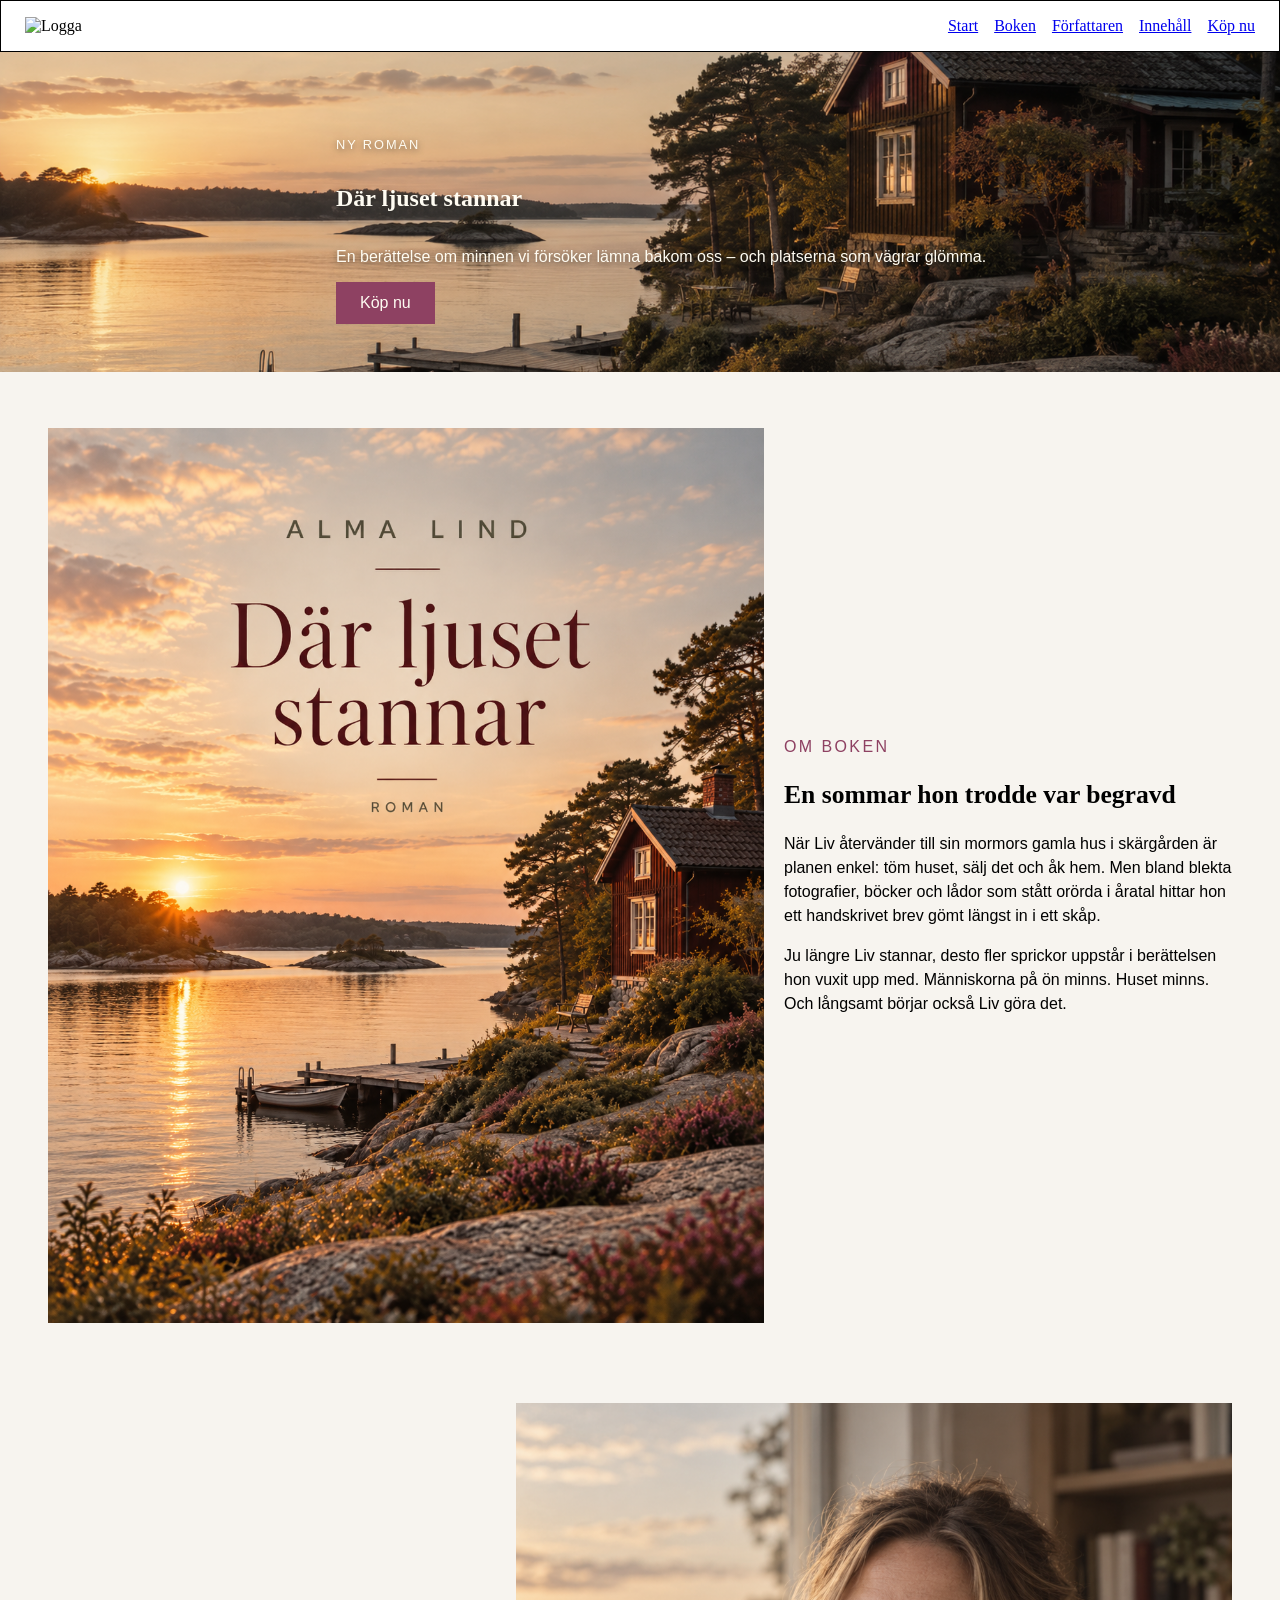
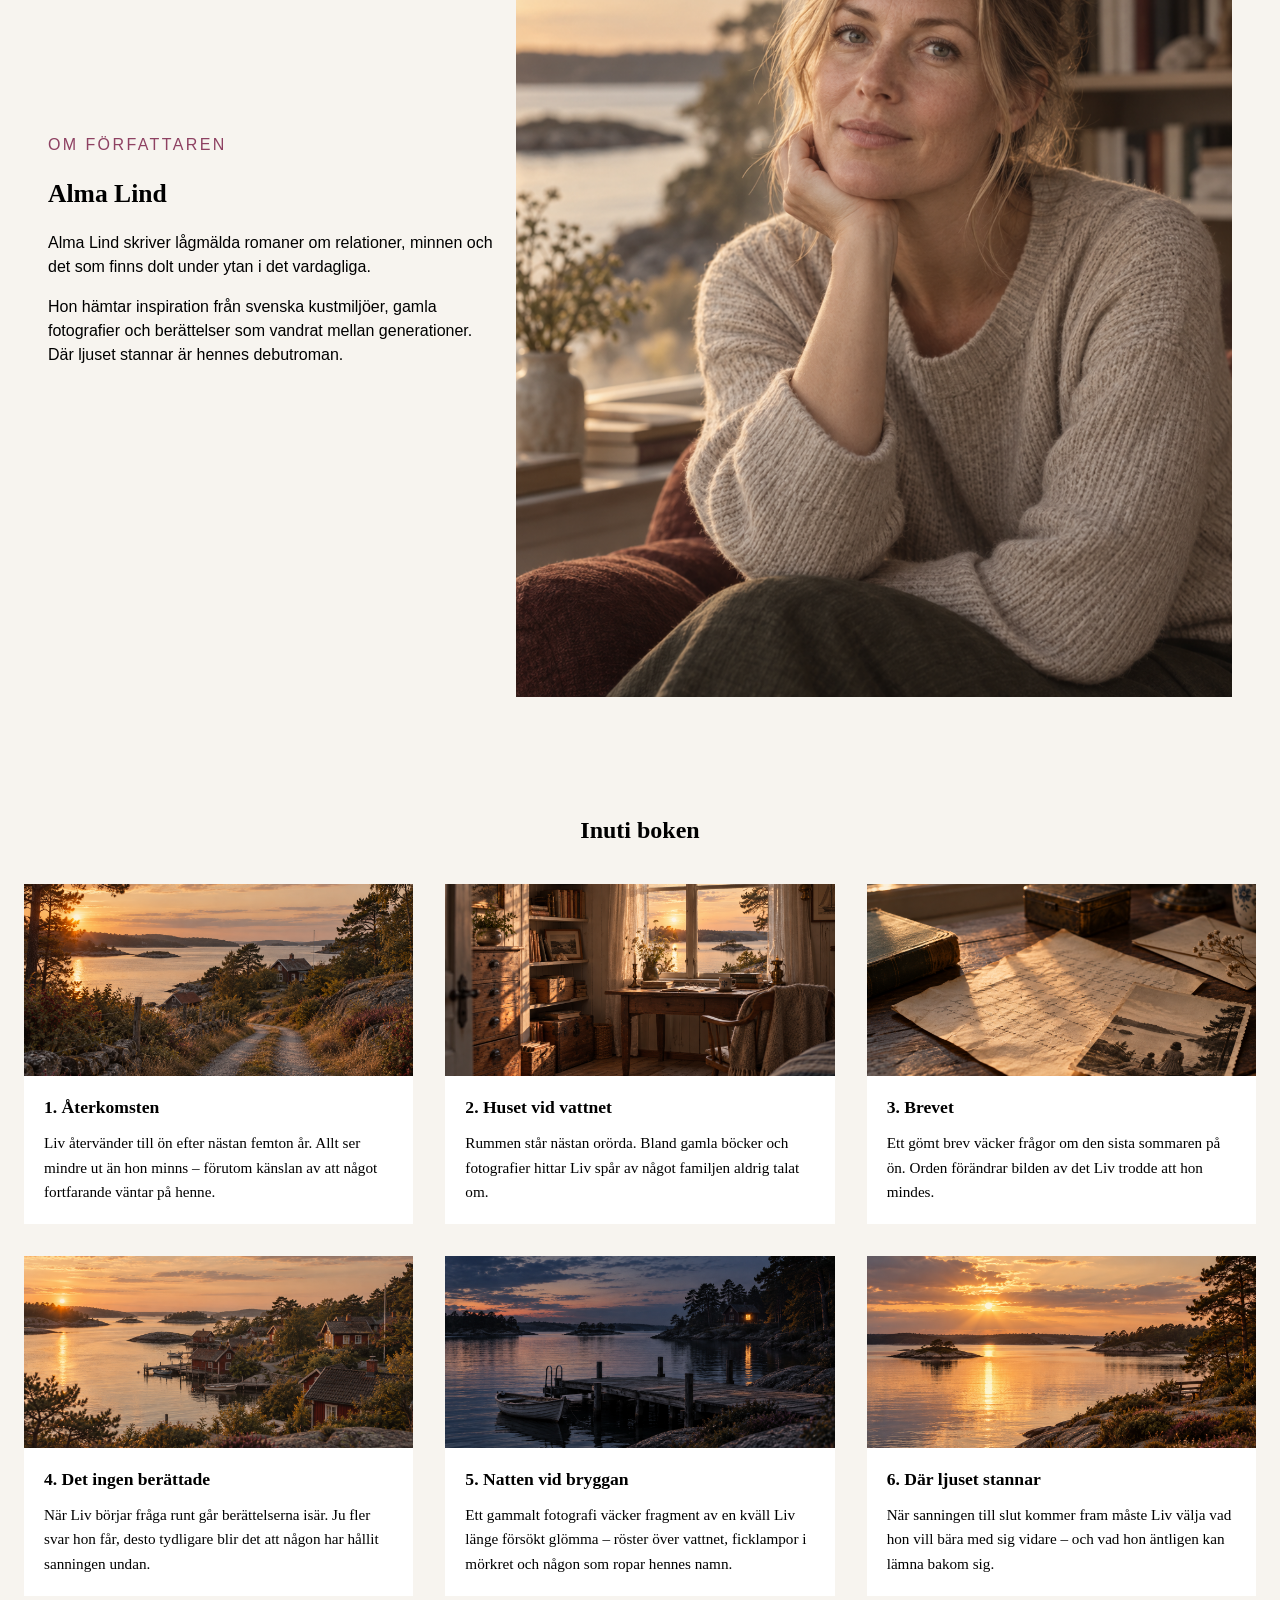
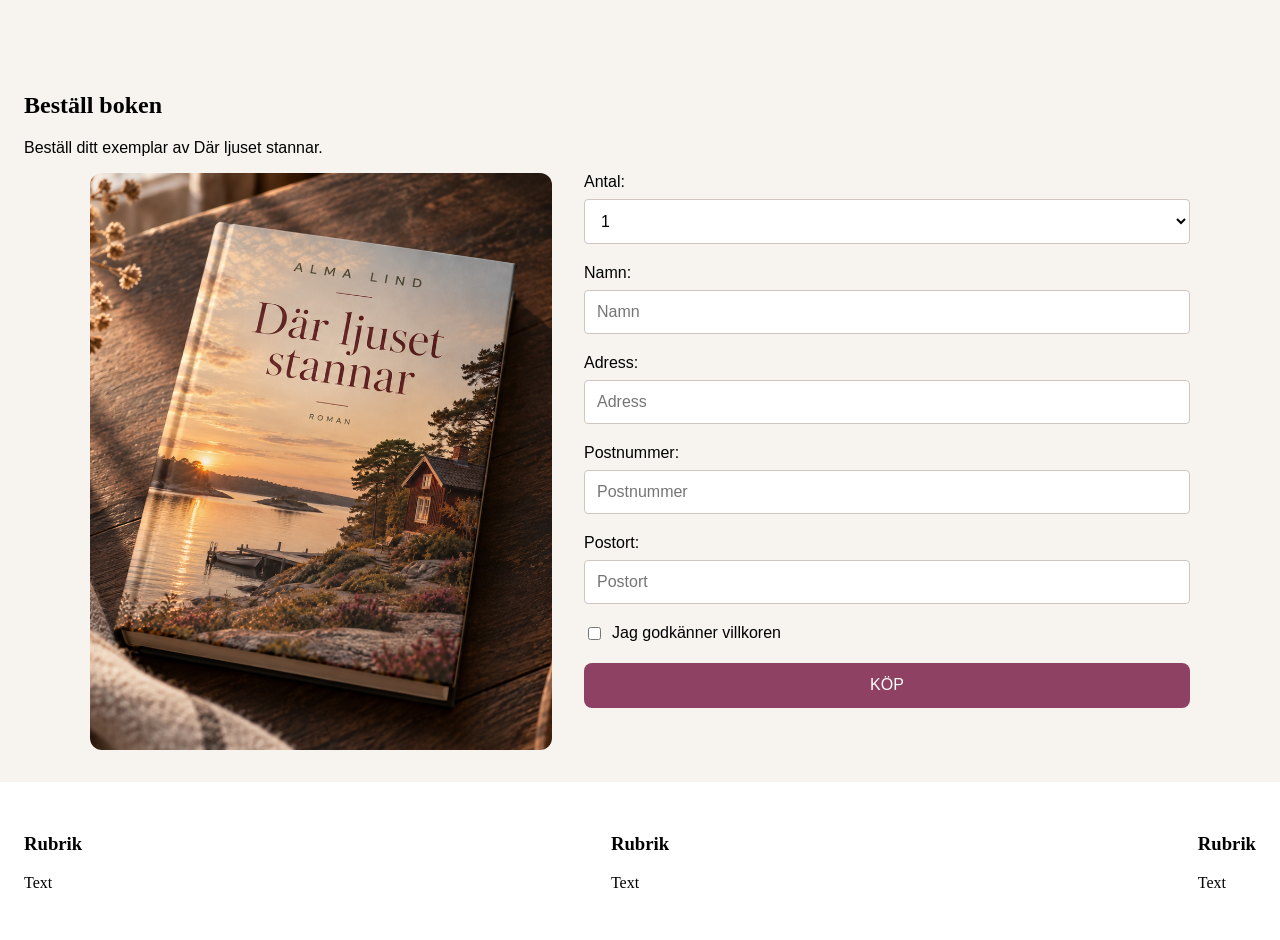
==== index.html @ 1eac8359 "Styla köpsektion och förbättra responsiv layout" ====
<!DOCTYPE html>
<!-- Elin Stridsberg -->

<html lang="sv">

<head>
    <meta charset="UTF-8">
    <meta name="viewport" content="width=device-width, initial-scale=1.0">
    <link rel="stylesheet" href="./css/style.css">
    <title>Boksidan</title>
</head>

<body>
<header>
    <img src="./images/logo.png" alt="Logga" class="logo">

    <input type="checkbox" id="menu-toggle">

    <label for="menu-toggle" class="menu-button">☰</label>

    <nav>
        <ul>
            <li><a href="#start">Start</a></li>
            <li><a href="#book">Boken</a></li>
            <li><a href="#author">Författaren</a></li>
            <li><a href="#content">Innehåll</a></li>
            <li><a href="#purchase">Köp nu</a></li>
        </ul>
    </nav>
</header>
    <main>
        <section class="hero" id="start">
            <img src="./images/hero.png" alt="Hero" class="hero-image">

            <div class="hero-content">
                <p class="eyebrow"> NY ROMAN</p>
                <h1>Där ljuset stannar</h1>
                <p>En berättelse om minnen vi försöker lämna bakom oss – och platserna som vägrar glömma.</p>
                <a href="#purchase" class="cta-button">Köp nu</a>
            </div>
        </section>

        <section class="book-author">
            <div class="info-block" id="book">
                <img src="./images/book.png" alt="Bokomslag" class="info-image">

                <div class="info-text">
                    <p class="section-label">OM BOKEN</p>
                        <h2>En sommar hon trodde var begravd</h2>
                            <p>
                            När Liv återvänder till sin mormors gamla hus i skärgården är planen enkel:
                            töm huset, sälj det och åk hem. Men bland blekta fotografier, böcker och lådor
                            som stått orörda i åratal hittar hon ett handskrivet brev gömt längst in i ett skåp.
                        </p>
                        <p>
                            Ju längre Liv stannar, desto fler sprickor uppstår i berättelsen hon vuxit upp med.
                            Människorna på ön minns. Huset minns. Och långsamt börjar också Liv göra det.
                        </p>
                </div>
            </div>

            <div class="info-block" id="author">
                <img src="./images/author.png" alt="Bild på författaren" class="info-image">

                <div class="info-text">
                    <p class="section-label">OM FÖRFATTAREN</p>
                    <h2>Alma Lind</h2>
                    <p>
                        Alma Lind skriver lågmälda romaner om relationer, minnen och det som finns dolt
                        under ytan i det vardagliga.
                    </p>
                    <p>
                        Hon hämtar inspiration från svenska kustmiljöer, gamla fotografier och berättelser
                        som vandrat mellan generationer. Där ljuset stannar är hennes debutroman.
                    </p>
                </div>
            </div>
        </section>

        <section class="content" id="content">
            <h2>Inuti boken</h2>

            <div class="chapters">
            <div class="content-card">
                <img src="./images/chapter1-road.png" alt="Grusväg mot skärgården" class="content-image">
                <div class="content-text">
                    <h3>1. Återkomsten</h3>
                    <p>Liv återvänder till ön efter nästan femton år. Allt ser mindre ut än hon minns – förutom känslan av att något fortfarande väntar på henne.</p>
                </div>
            </div>

            <div class="content-card">
                <img src="./images/chapter2-house.png" alt="Bild på huset vid vattnet" class="content-image">
                <div class="content-text">
                    <h3>2. Huset vid vattnet</h3>
                    <p>Rummen står nästan orörda. Bland gamla böcker och fotografier hittar Liv spår av något familjen aldrig talat om.
                    </p>
                </div>
            </div>

            <div class="content-card">
                <img src="./images/chapter3-letter.png" alt="Bild på ett brev" class="content-image">
                <div class="content-text">
                    <h3>3. Brevet</h3>
                    <p>Ett gömt brev väcker frågor om den sista sommaren på ön. Orden förändrar bilden av det Liv trodde att hon mindes.
                </p>
                </div>
            </div>

            <div class="content-card">
                <img src="./images/chapter4-village.png" alt="Bild över byn" class="content-image">
                <div class="content-text">
                    <h3>4. Det ingen berättade</h3>
                    <p>När Liv börjar fråga runt går berättelserna isär. Ju fler svar hon får, desto tydligare blir det att någon har hållit sanningen undan.
                    </p>
                </div>
            </div>

            <div class="content-card">
                <img src="./images/chapter5-night.png" alt="Bild på natten vid bryggan" class="content-image">
                <div class="content-text">
                    <h3>5. Natten vid bryggan</h3>
                    <p>Ett gammalt fotografi väcker fragment av en kväll Liv länge försökt glömma – röster över vattnet, ficklampor i mörkret och någon som ropar hennes namn.
                </p>
                </div>
            </div>

            <div class="content-card">
                <img src="./images/chapter6-water.png" alt="Bild i solnedgången" class="content-image">
                <div class="content-text">
                    <h3>6. Där ljuset stannar</h3>
                    <p>När sanningen till slut kommer fram måste Liv välja vad hon vill bära med sig vidare – och vad hon äntligen kan lämna bakom sig.
                </p>
                </div>
            </div>
            </div>
        </section>

        <section class="purchase" id="purchase">
            <h2>Beställ boken</h2>
            <p>Beställ ditt exemplar av Där ljuset stannar.</p>
            <div class="purchase-content">
                <img src="./images/buynow.png" alt="köp-nu">
                <form>
                    <div class="form-group">
                    <label for="antal">Antal:</label>
                    <select id="antal" name="antal">
                        <option value="1">1</option>
                        <option value="2">2</option>
                        <option value="3">3</option>
                        <option value="4">4</option>
                        <option value="5">5</option>
                    </select>
                    </div>

                    <div class="form-group">
                        <label for="namn">Namn:</label>
                        <input type="text" id="namn" name="namn" placeholder="Namn">
                    </div>

                <div class="form-group">
                    <label for="adress">Adress:</label>
                    <input type="text" id="adress" name="adress" placeholder="Adress">
                </div>

                <div class="form-group">    
                    <label for="postnummer">Postnummer:</label>
                    <input type="text" id="postnummer" name="postnummer" placeholder="Postnummer">
                </div>

                <div class="form-group">
                    <label for="postort">Postort:</label>
                    <input type="text" id="postort" name="postort" placeholder="Postort">
                </div>

                    <div class="terms">
                        <input type="checkbox" id="villkor" name="villkor" required>
                        <label for="villkor">Jag godkänner villkoren</label>
                    </div>
                    
                    <button type="submit">KÖP</button>

                </form>
            </div>
        </section>
    </main>

    <footer>
        <div class="footer-block">
            <h3>Rubrik</h3>
            <p>Text</p>
        </div>

        <div class="footer-block">
            <h3>Rubrik</h3>
            <p>Text</p>
        </div>

        <div class="footer-block">
            <h3>Rubrik</h3>
            <p>Text</p>
        </div>
    </footer>
    </body>

</html>
---- css/style.css ----
* {
    box-sizing: border-box;
}

:root {
    --font-heading: "Playfair Display", serif;
    --font-body: "DM Sans", sans-serif;

    --color-berry: #8E4162;
    --color-cream: #FFFCF2;
    --color-black: #252422;
}

body {
    margin: 0;
}

header {
    display: flex;
    border: 1px solid black;
}

#menu-toggle {
    display: none;
}

.menu-button {
    font-size: 2rem;
    cursor: pointer;
}

nav {
    display: none;
}

#menu-toggle:checked ~ nav {
    display: block;
}

nav ul {
    margin: 0;
    padding: 0;
    display: flex;
    flex-direction: column;
    list-style: none;
    gap: 1rem;
}

.hero {
    position: relative;
    height: 20rem;
    overflow: hidden;
}

.hero-image {
    width: 100%;
    height: 100%;
    object-fit: cover;
    object-position: 70% center;
    display: block;

}

.hero-content {
    display: flex;
    flex-direction: column;
    position: absolute;
    justify-content: center;
    align-items: flex-start;
    right: 1rem;
    bottom: 1rem;
    width: 75%;
    padding: 2rem;
    background-color: transparent;
    color: var(--color-cream);    
}

.hero-content h1 {
    font-family: var(--font-heading);
}

.hero-content h1,
.hero-content p {
    color: var(--color-cream);
    text-shadow: 0 2px 6px rgba(37, 36, 34, 0.6);
}

.hero-content p,
.eyebrow,
.cta-button {
    font-family: var(--font-body);
}

.eyebrow {
    color: var(--color-cream);
    letter-spacing: 0.15em;
    font-size: 0.8rem;
}

.cta-button {
    font-family: var(--font-body);
    background-color: var(--color-berry);
    color: var(--color-cream);
    text-decoration: none;
    padding: 0.75em 1.5em;
    display: inline-block;
}

.book-author {
    display: flex;
    flex-direction: column;
    padding: 2rem 1.5rem;
    gap: 2rem;
    background-color: #F7F4EF;

}

.info-block {
    width: 100%;
    display: flex;
    flex-direction: column;
    align-items: center;
    padding: 1.5rem;
    gap: 1.25rem;
    background-color: transparent;
    border: none;
}

.section-label {
    font-family: var(--font-body);
    color: var(--color-berry);
    letter-spacing: 0.15em;
    font-size: 0.8rem;
}

.info-text {
    width: 100%;
    max-width: 28rem;
}

.info-text h2 {
    font-size: 1.6rem;
    line-height: 1.2;
    font-family: var(--font-heading);

}

.info-text p {
    font-size: 1rem;
    line-height: 1.5;
}

.info-text p,
.section-label {
    font-family: var(--font-body);
}

.info-image {
    width: 80%;
    height: auto;
    display: block;
}

.content {
    display: flex;
    flex-direction: column;
    align-items: center;
    padding: 4rem 1.5rem;
    background-color: #F7F4EF;
}

.content h2 {
    margin: 0 0 2.5rem 0;
}

.chapters {
    display: flex;
    flex-direction: column;
    gap: 1.5rem;
    width: 100%;
}

.content-card {
    display: flex;
    flex-direction: column;
    width: 100%;
    background-color: #ffff;
    /* border-radius: 0.75rem; */
    overflow: hidden;
}

.content-image {
    width: 100%;
    height: 12rem;
    object-fit: cover;
    display: block;
}

.content-text {
    display: flex;
    flex-direction: column;
    align-items: flex-start;
    width: 100%;
    padding: 1.25rem;
}

.content-text h3 {
    margin: 0 0 0.75rem 0;
    font-size: 1.1rem;
    line-height: 1.3;

}

.content-text p {
    margin: 0;
    line-height: 1.6;
    font-size: 0.95rem;

}

.purchase {
    padding: 2rem 1.5rem;
    background-color: #F7F4EF;
    font-family: var(--font-body);
}

.purchase h2 {
    margin-top: 0;
    font-family: var(--font-heading);
}


.purchase-content {
    width: 100%;
    display: flex;
    flex-direction: column;
    gap: 2rem;
}

.purchase-content img {
    max-width: 100%;
    aspect-ratio: 4 / 5;
    object-fit: cover;
    display: block;
    border-radius: 0.75rem;
}

form {
    display: flex;
    flex-direction: column;
    gap: 1.25rem;
    font-family: var(--font-body);
}

.form-group {
    display: flex;
    flex-direction: column;
    gap: 0.5rem;
}

.form-group input,
.form-group select {
    padding: 0.75rem;
    font-family: var(--font-body);
    font-size: 1rem;
    border: 1px solid #CFC7BF;
    background-color: white;
    border-radius: 0.25rem;
}

.terms {
    display: flex;
    align-items: center;
    gap: 0.5rem;
}

form button {
    padding: 0.85rem 1.5rem;
    border: none;
    background-color: var(--color-berry);
    color: white;
    font-family: var(--font-body);
    font-size: 1rem;
    cursor: pointer;
    border-radius: 0.5rem;
}

footer {
    display: flex;
    flex-direction: column;
    padding: 2rem 1.5rem;
    gap: 1rem;
}

@media (min-width: 600px) {
    .chapters {
        display: grid;
        grid-template-columns: 1fr 1fr;
        gap: 2rem;
    }
}

@media (min-width: 768px) {
    header {
        align-items: center;
        justify-content: space-between;
        padding: 1rem 1.5rem;
    }

    .menu-button {
        display: none;
    }

    nav {
        display: block;
    }

    nav ul {
        flex-direction: row;
    }
    .info-block {
        flex-direction: row;
    }

    .info-block:nth-child(2) {
        flex-direction: row-reverse;
    }

    .info-text,
    .info-image {
        width: auto;
        flex: 1;
    }

    .info-image {
    width: 40%;
    }

    .info-text {
    width: 55%;
    }

    .purchase-content {
    flex-direction: row;
    gap: 1.5rem;
    align-items: center;
    }

    .purchase-content img {
    width: 45%;
    object-fit: cover;
    }

    .purchase-content form {
        width: 55%;
    }

    footer {
        flex-direction: row; 
        justify-content: space-between;
    }
}

@media (min-width: 1024px) {
    .chapters {
        grid-template-columns: 1fr 1fr 1fr;
    }

    .purchase-content {
        flex-direction: row;    
        gap: 2rem;
        align-items: stretch;
        max-width: 1100px;
        margin: 0 auto;
    }

    .purchase-content img {
        width: 42%;
        height: auto;
        object-fit: cover;
    }

    .purchase-content form {
        width: 58%;
    }
}
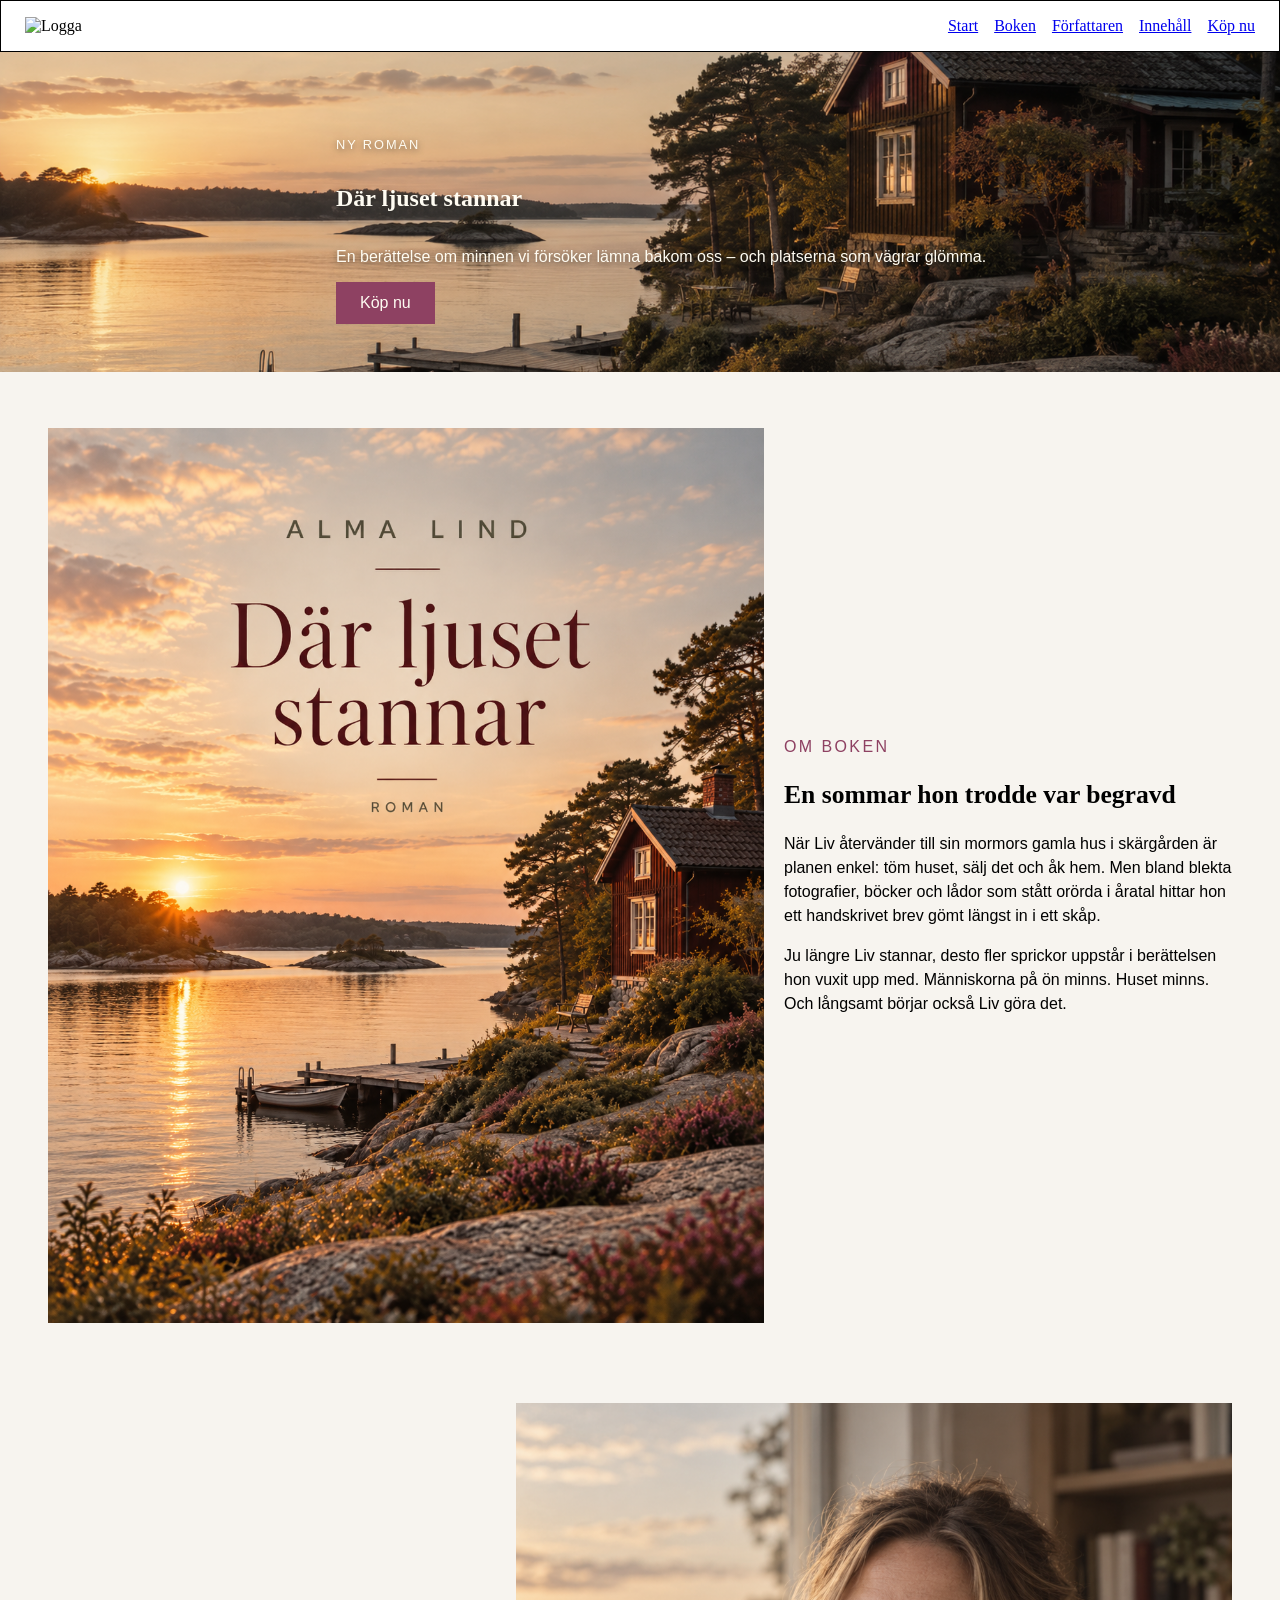
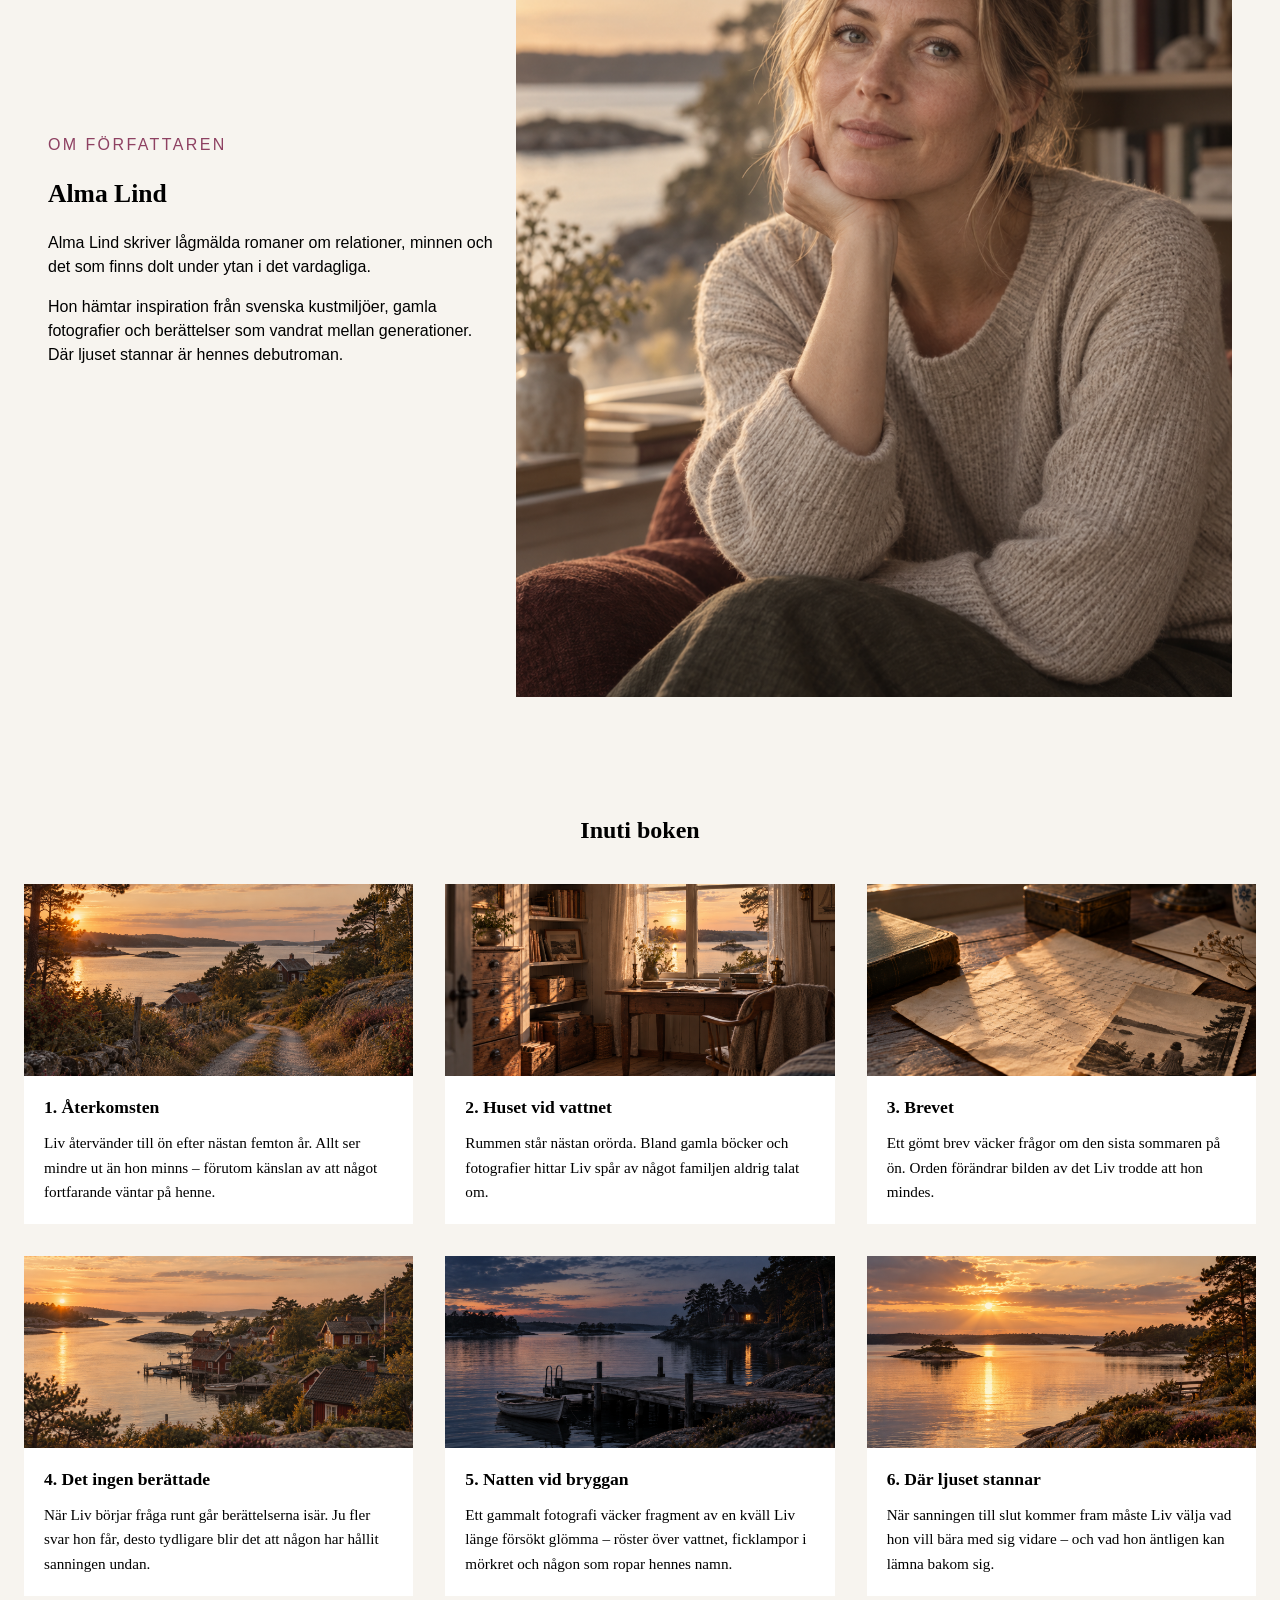
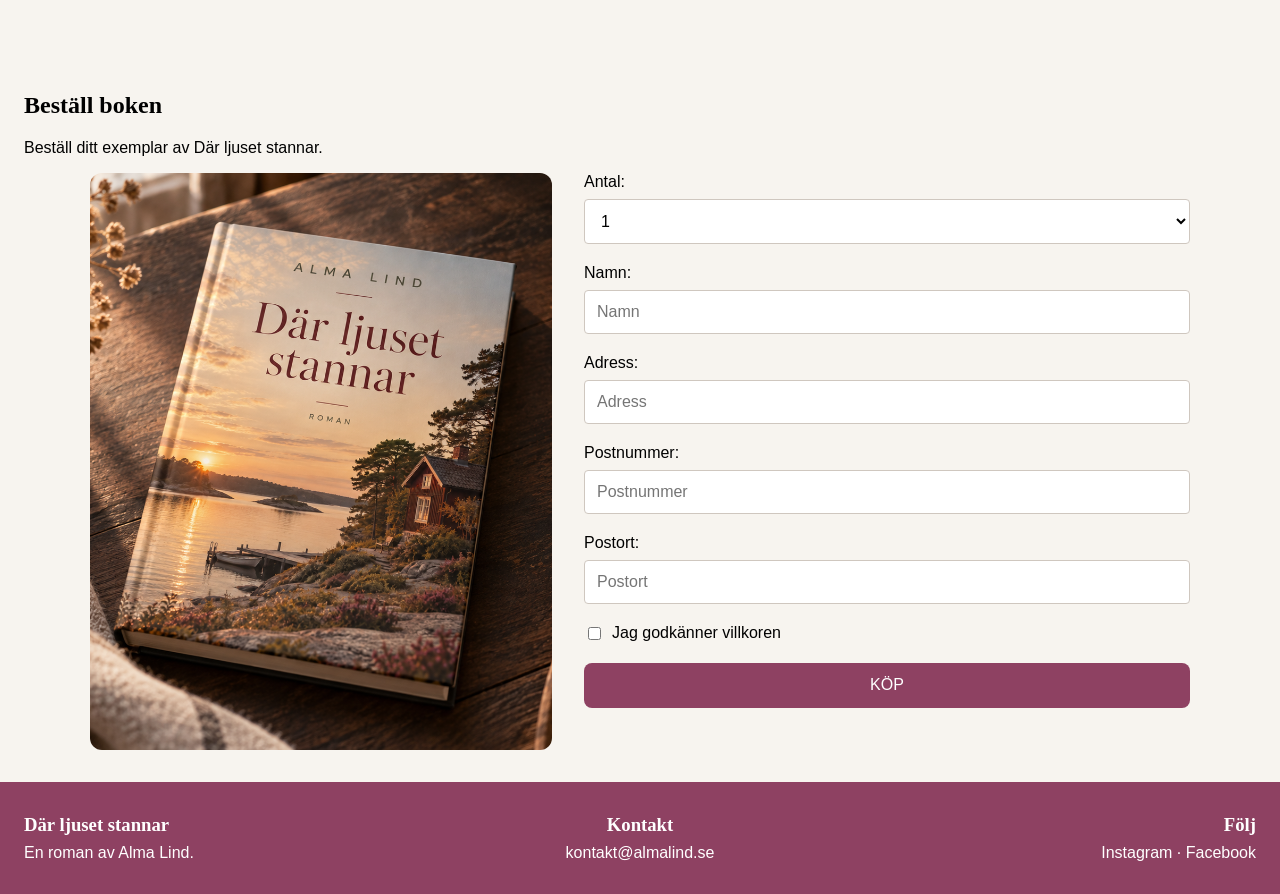
==== commit e40723cb: "Lagt till innehåll och styling i footer" ====
--- a/index.html
+++ b/index.html
@@ -187,18 +187,18 @@
 
     <footer>
         <div class="footer-block">
-            <h3>Rubrik</h3>
-            <p>Text</p>
+            <h3>Där ljuset stannar</h3>
+            <p>En roman av Alma Lind.</p>
         </div>
 
         <div class="footer-block">
-            <h3>Rubrik</h3>
-            <p>Text</p>
+            <h3>Kontakt</h3>
+            <p>kontakt@almalind.se</p>
         </div>
 
         <div class="footer-block">
-            <h3>Rubrik</h3>
-            <p>Text</p>
+            <h3>Följ</h3>
+            <p>Instagram · Facebook</p>
         </div>
     </footer>
     </body>
--- a/css/style.css
+++ b/css/style.css
@@ -288,10 +288,24 @@
 footer {
     display: flex;
     flex-direction: column;
-    padding: 2rem 1.5rem;
-    gap: 1rem;
-}
-
+    padding: 3rem 1.5rem;
+    gap: 2rem;
+    font-family: var(--font-body);
+    background-color: var(--color-berry);
+    color: #FFFFFF;
+
+}
+
+.footer-block {
+    width: 100%;
+}
+
+.footer-block h3 {
+    font-family: var(--font-heading);
+}
+.footer-block p {
+    margin: 0;
+}
 @media (min-width: 600px) {
     .chapters {
         display: grid;
@@ -300,6 +314,7 @@
     }
 }
 
+
 @media (min-width: 768px) {
     header {
         align-items: center;
@@ -358,6 +373,11 @@
     footer {
         flex-direction: row; 
         justify-content: space-between;
+        gap: 2rem;
+    }
+
+        .footer-block {
+        width: 30%;
     }
 }
 
@@ -383,4 +403,27 @@
     .purchase-content form {
         width: 58%;
     }
+
+    footer {
+        flex-direction: row;
+        justify-content: space-between;
+        gap: 2rem;
+        padding: 2rem 1.5rem;
+    }
+
+    .footer-block {
+        width: 30%;
+    }
+    .footer-block h3 {
+        margin-top: 0;
+        margin-bottom: 0.5rem;
+    }
+
+    .footer-block:nth-child(2) {
+        text-align: center;
+    }
+
+    .footer-block:nth-child(3) {
+        text-align: right;
+    }
 }
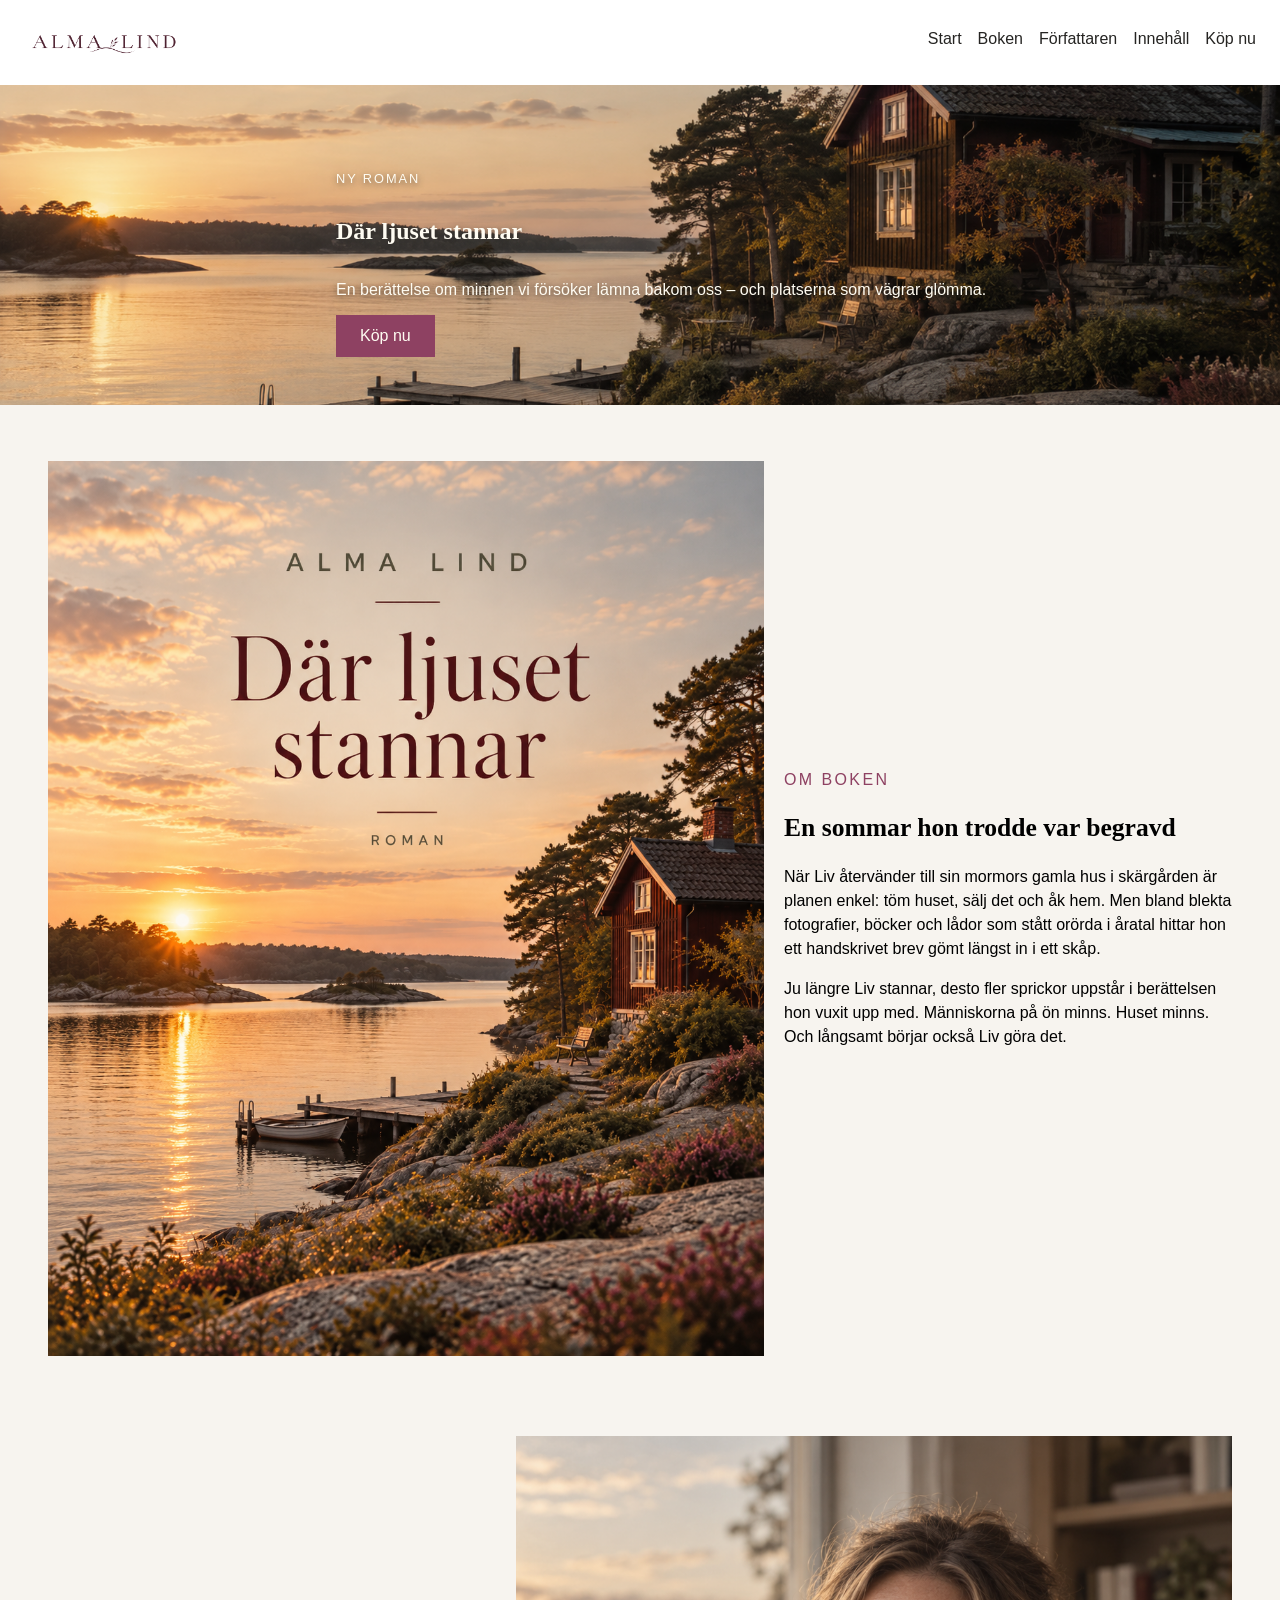
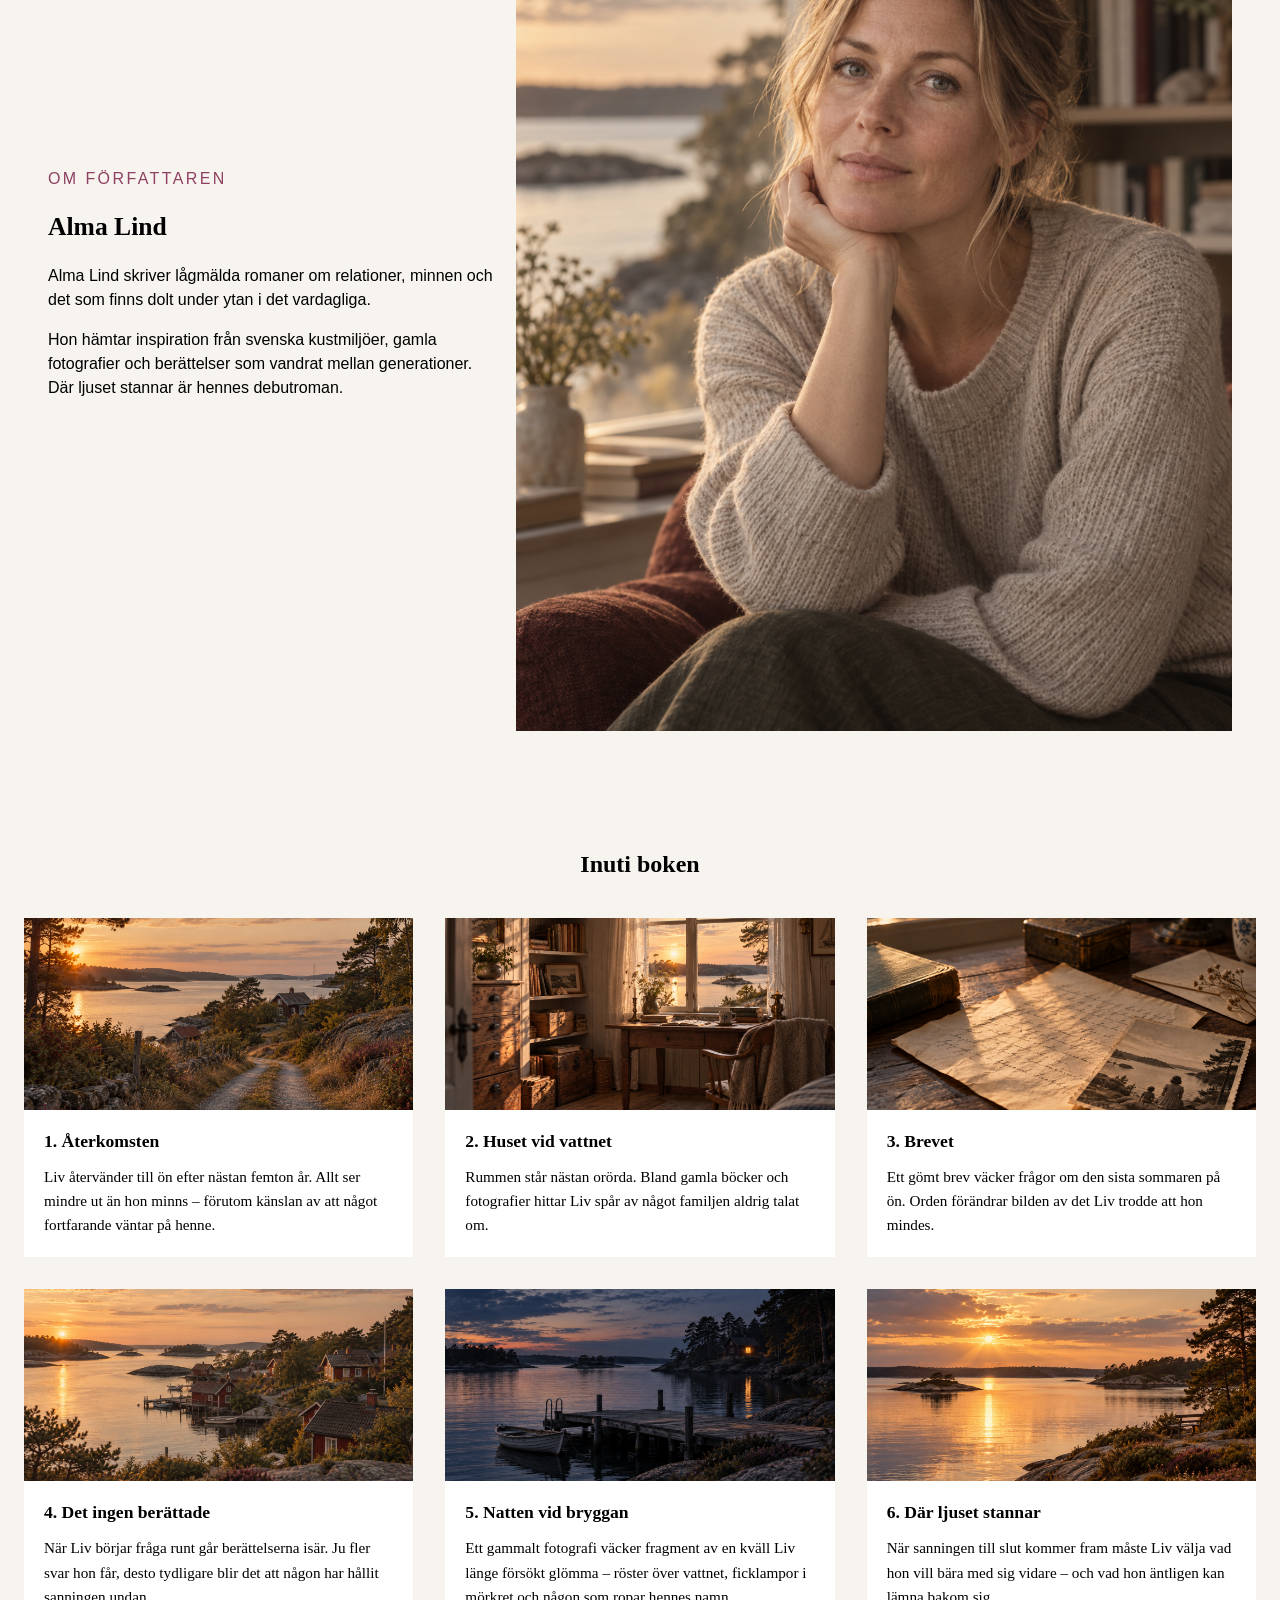
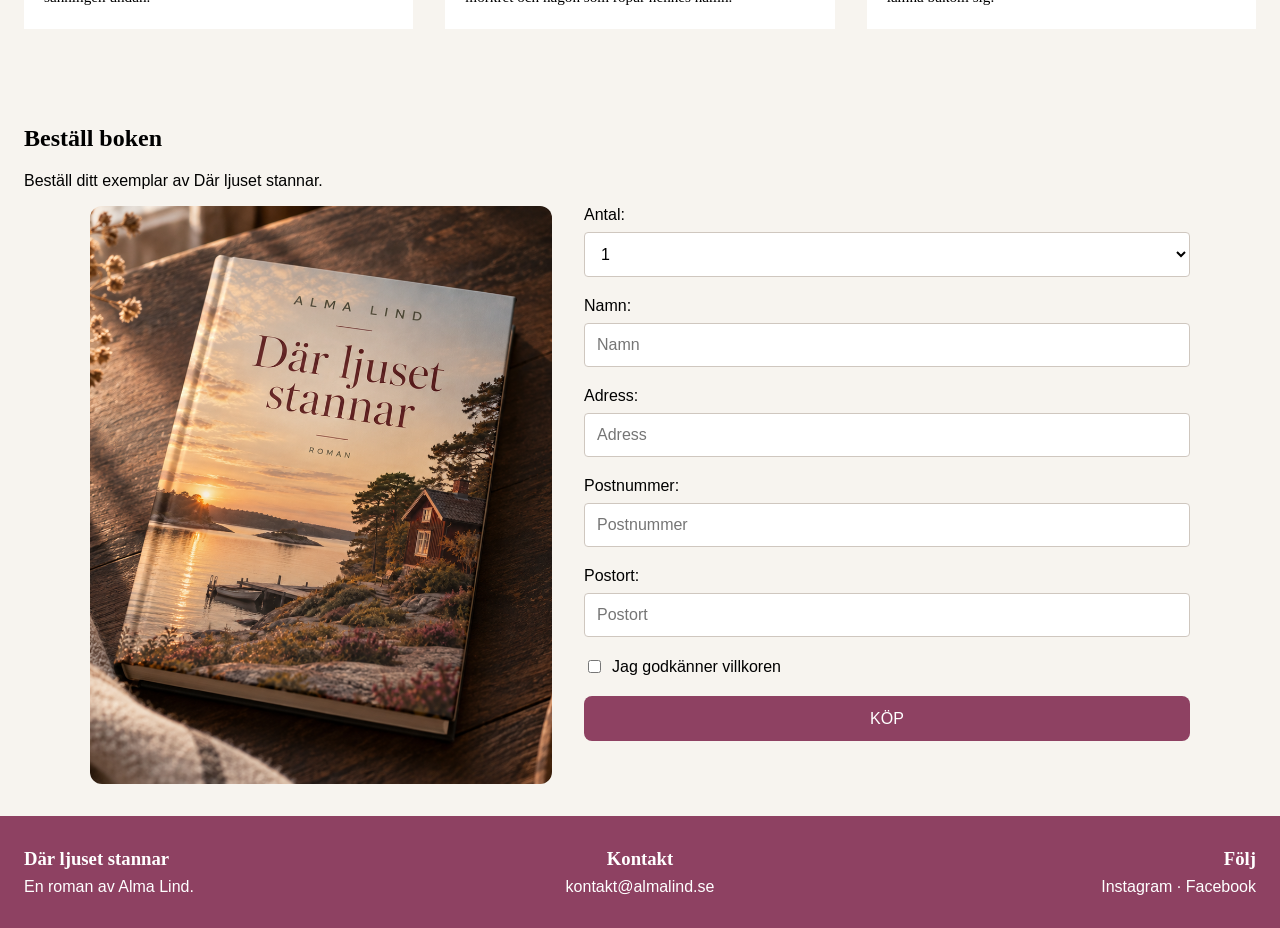
==== commit d086420a: "Färdigställt header med innehåll och responsivitet" ====
--- a/index.html
+++ b/index.html
@@ -12,7 +12,7 @@
 
 <body>
 <header>
-    <img src="./images/logo.png" alt="Logga" class="logo">
+    <img src="./images/logo.png" alt="Alma Lind" class="logo">
 
     <input type="checkbox" id="menu-toggle">
 
--- a/css/style.css
+++ b/css/style.css
@@ -17,7 +17,18 @@
 
 header {
     display: flex;
-    border: 1px solid black;
+    align-items: center;
+    justify-content: space-between;
+    padding: 1rem 1.5rem;
+    background-color: #FFFFFF;
+    position: relative;
+    flex-wrap: wrap;
+}
+
+.logo {
+    width: 9rem;
+    height: auto;
+    display: block;
 }
 
 #menu-toggle {
@@ -25,25 +36,44 @@
 }
 
 .menu-button {
-    font-size: 2rem;
+    font-size: 1.6rem;
     cursor: pointer;
+    line-height: 1;
 }
 
 nav {
     display: none;
-}
-
-#menu-toggle:checked ~ nav {
-    display: block;
+    width: 100%;
+    padding-bottom: 0.50rem;
 }
 
 nav ul {
     margin: 0;
-    padding: 0;
+    padding: 0.75rem 0;
     display: flex;
     flex-direction: column;
     list-style: none;
-    gap: 1rem;
+    gap: 0.5rem;
+    width: 100%;
+
+}
+
+nav a {
+    font-family: var(--font-body);
+    color: var(--color-black);
+    text-decoration: none;
+    display: block;
+    padding: 0.5rem 0;
+    font-size: 0.8rem;
+
+}
+
+nav a:active {
+    color: var(--color-berry);
+}
+
+#menu-toggle:checked ~ nav {
+    display: block;
 }
 
 .hero {
@@ -306,6 +336,7 @@
 .footer-block p {
     margin: 0;
 }
+
 @media (min-width: 600px) {
     .chapters {
         display: grid;
@@ -314,25 +345,41 @@
     }
 }
 
-
 @media (min-width: 768px) {
     header {
+        flex-wrap: nowrap;
         align-items: center;
         justify-content: space-between;
         padding: 1rem 1.5rem;
     }
 
+    .logo {
+        width: 10rem;
+    }
+
     .menu-button {
         display: none;
     }
 
     nav {
         display: block;
+        width: auto;
     }
 
     nav ul {
         flex-direction: row;
-    }
+        gap: 1rem;
+        padding: 0;
+    }
+
+    nav a {
+        font-size: 1rem;
+    }
+
+    nav a:hover {
+        color: var(--color-berry);
+    }
+
     .info-block {
         flex-direction: row;
     }
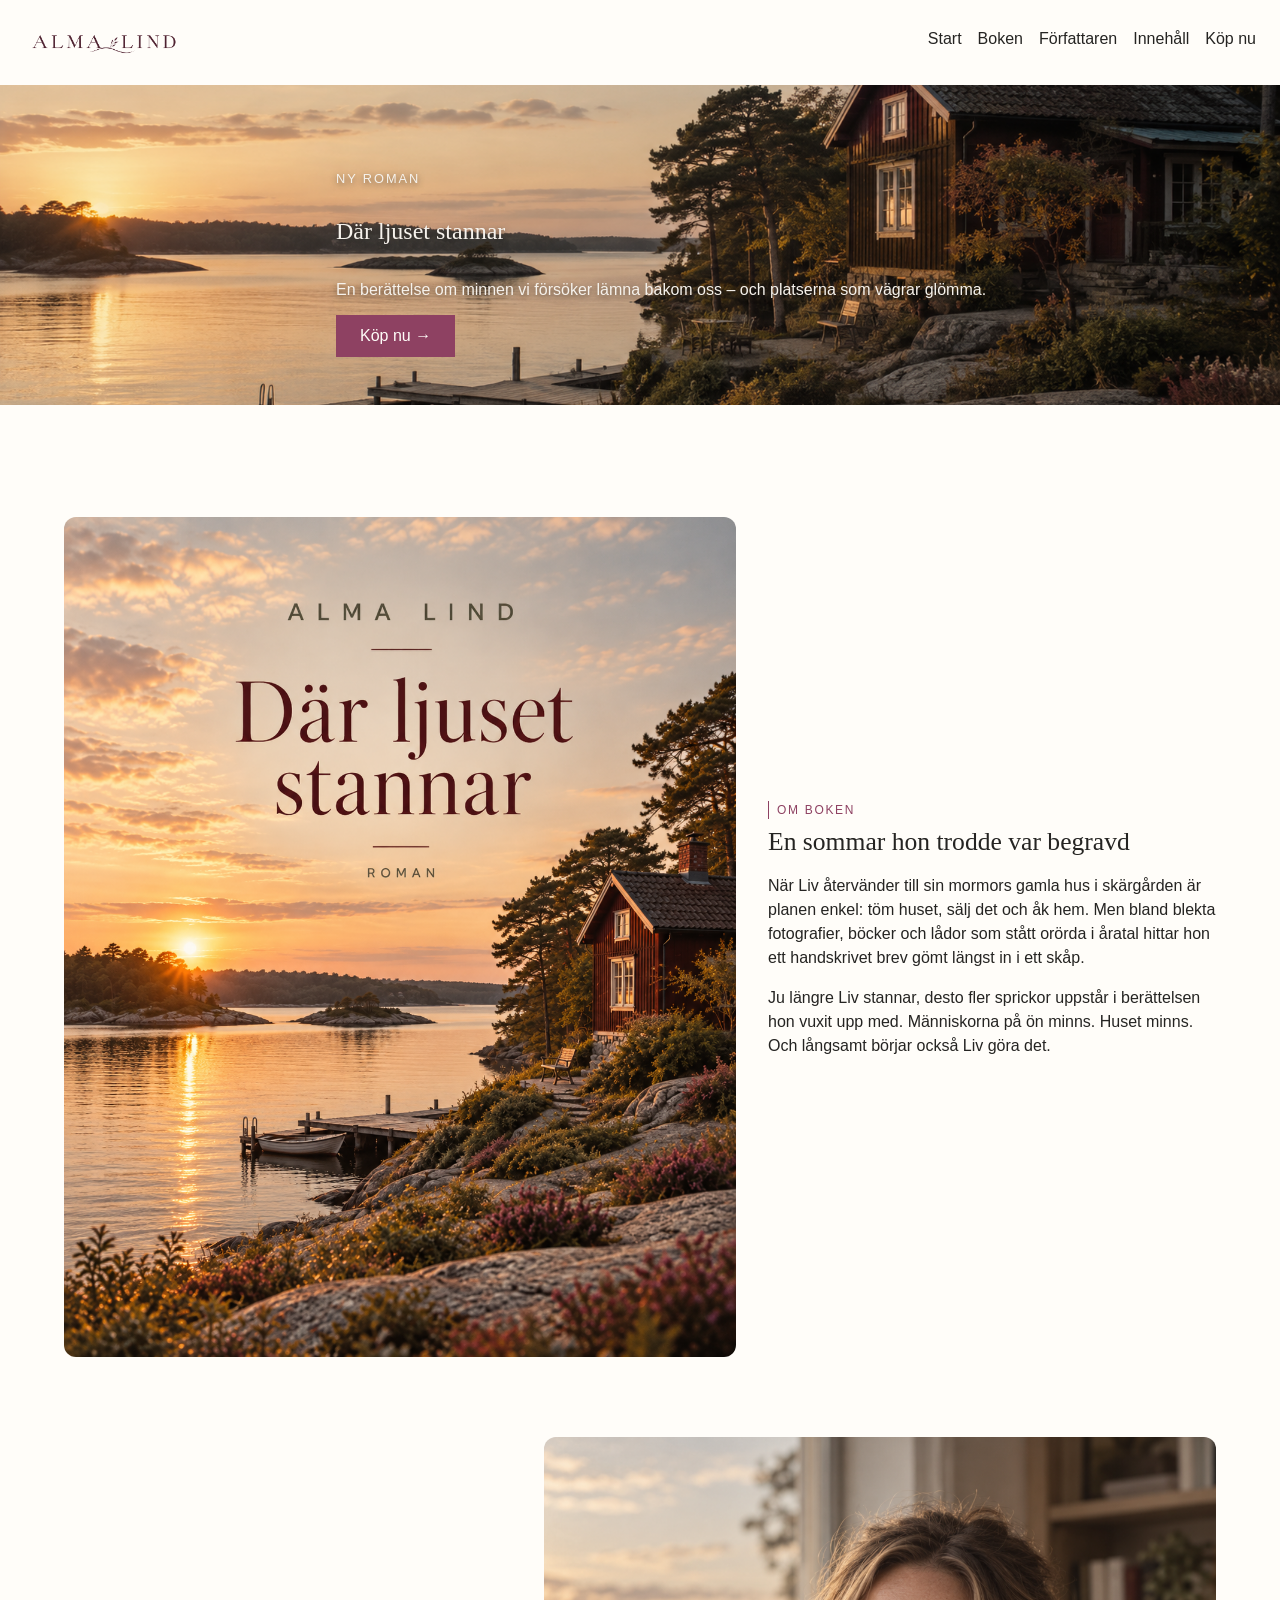
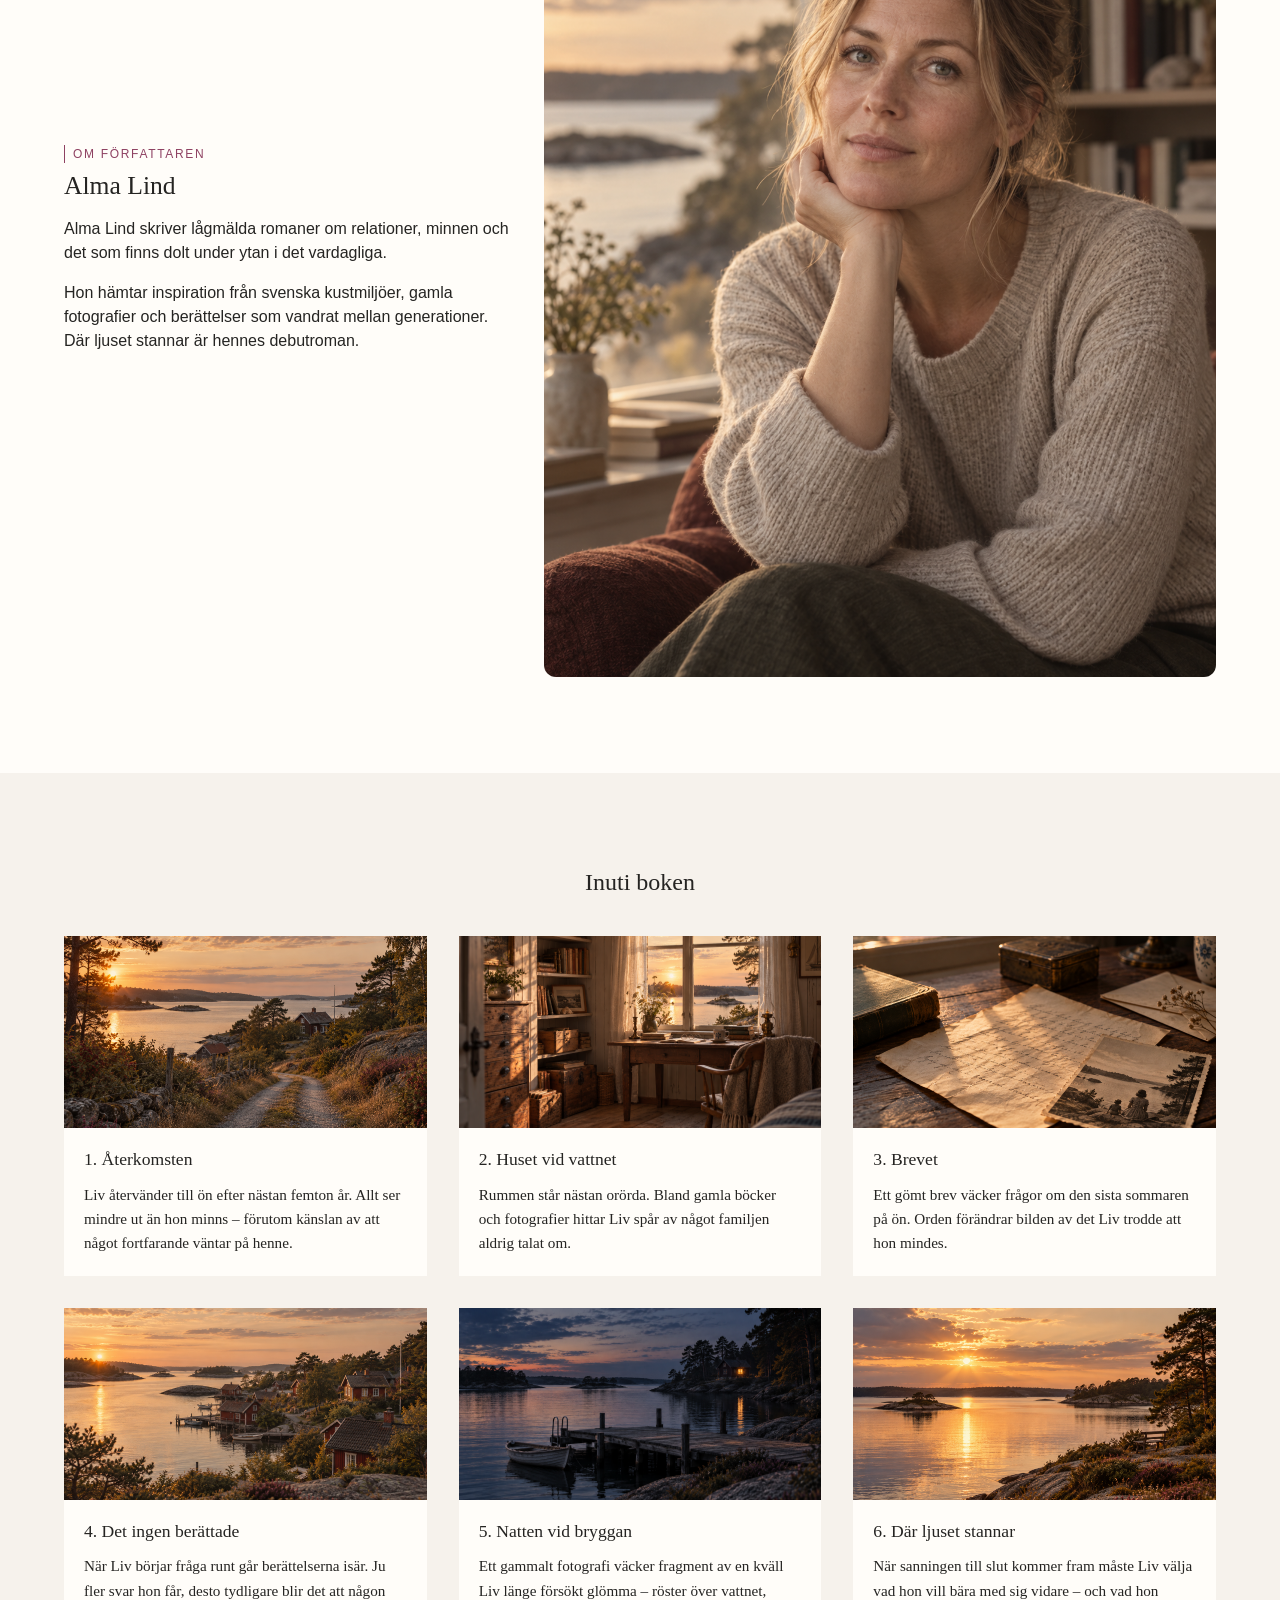
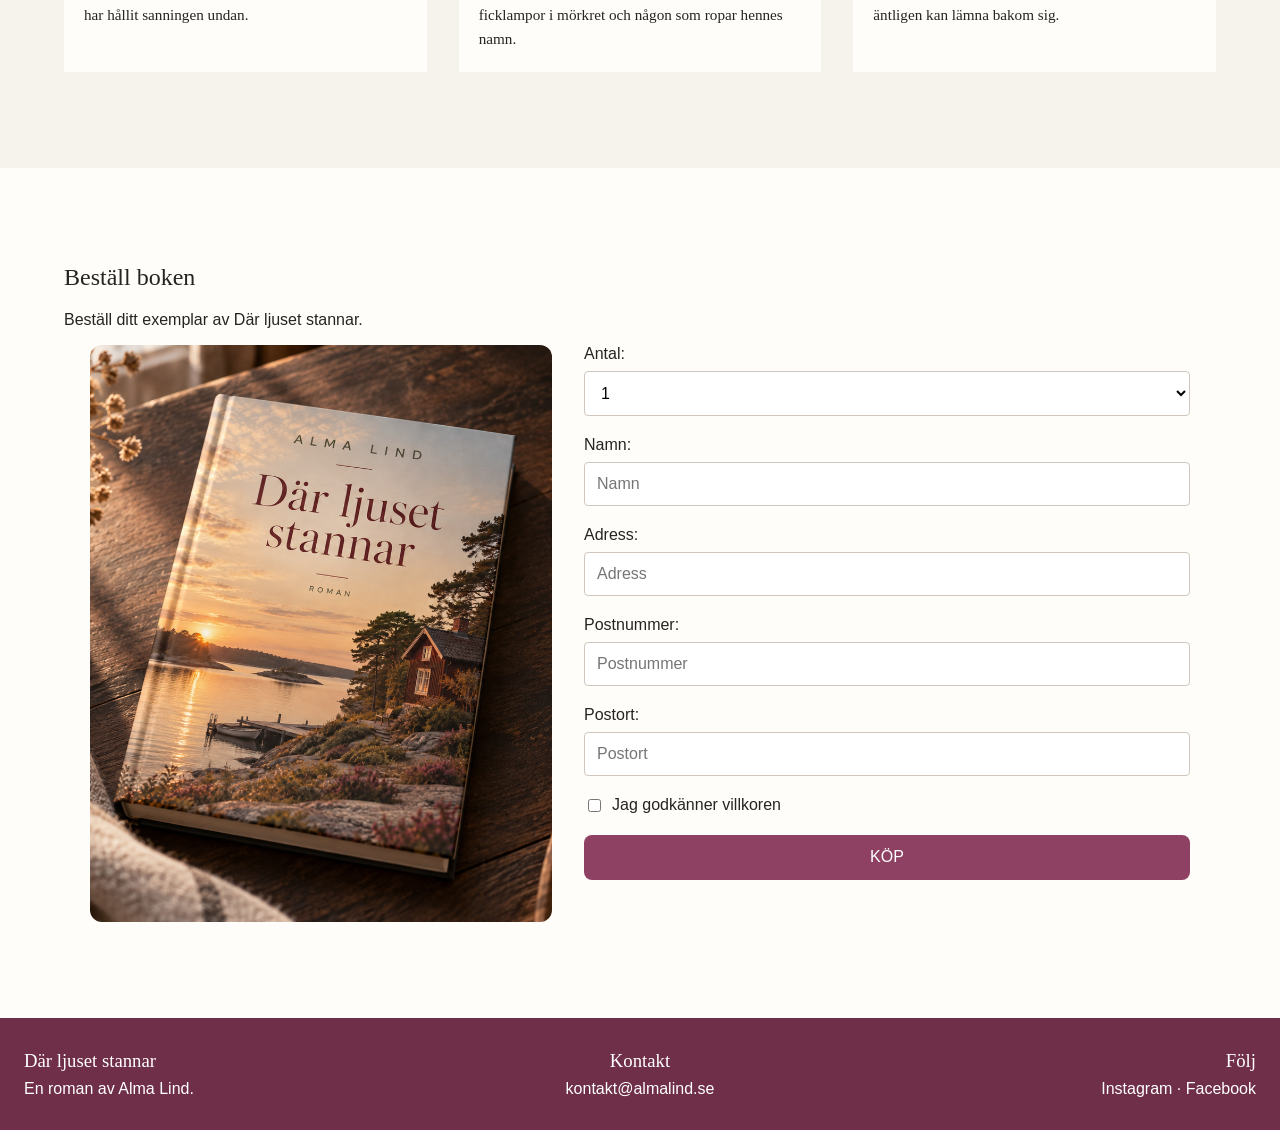
==== commit 063f6586: "Färdigställt hero med styling och responsivitet" ====
--- a/index.html
+++ b/index.html
@@ -36,7 +36,7 @@
                 <p class="eyebrow"> NY ROMAN</p>
                 <h1>Där ljuset stannar</h1>
                 <p>En berättelse om minnen vi försöker lämna bakom oss – och platserna som vägrar glömma.</p>
-                <a href="#purchase" class="cta-button">Köp nu</a>
+                <a href="#purchase" class="cta-button">Köp nu →</a>
             </div>
         </section>
 
--- a/css/style.css
+++ b/css/style.css
@@ -3,16 +3,22 @@
 }
 
 :root {
-    --font-heading: "Playfair Display", serif;
+    --font-heading: "Newsreader", serif;
     --font-body: "DM Sans", sans-serif;
 
     --color-berry: #8E4162;
-    --color-cream: #FFFCF2;
+    --color-wine: #6F2F49;
     --color-black: #252422;
+    --color-cream: #F6F2EC;
+    --color-white: #FFFDF9;
+    --color-sage: #7B8576;
+
 }
 
 body {
     margin: 0;
+    background-color: var(--color-cream);
+    color: var(--color-black);
 }
 
 header {
@@ -20,7 +26,7 @@
     align-items: center;
     justify-content: space-between;
     padding: 1rem 1.5rem;
-    background-color: #FFFFFF;
+    background-color: var(--color-white);
     position: relative;
     flex-wrap: wrap;
 }
@@ -105,10 +111,12 @@
     color: var(--color-cream);    
 }
 
-.hero-content h1 {
+h1,
+h2,
+h3 {
     font-family: var(--font-heading);
-}
-
+    font-weight: 400;
+}
 .hero-content h1,
 .hero-content p {
     color: var(--color-cream);
@@ -121,16 +129,19 @@
     font-family: var(--font-body);
 }
 
-.eyebrow {
-    color: var(--color-cream);
+.section-label, .eyebrow {
     letter-spacing: 0.15em;
     font-size: 0.8rem;
 }
 
+.eyebrow {
+    color: var(--color-berry);
+}
+
 .cta-button {
     font-family: var(--font-body);
     background-color: var(--color-berry);
-    color: var(--color-cream);
+    color: var(--color-white);
     text-decoration: none;
     padding: 0.75em 1.5em;
     display: inline-block;
@@ -139,29 +150,26 @@
 .book-author {
     display: flex;
     flex-direction: column;
-    padding: 2rem 1.5rem;
+    gap: 2.5rem;
+    background-color: var(--color-white);
+}
+
+.book-author,
+.content,
+.purchase {
+    padding: 4rem 1.5rem;
+}
+
+.info-block {
+    width: 100%;
+    display: flex;
+    flex-direction: column;
+    align-items: flex-start;
+    padding: 0;
     gap: 2rem;
-    background-color: #F7F4EF;
-
-}
-
-.info-block {
-    width: 100%;
-    display: flex;
-    flex-direction: column;
-    align-items: center;
-    padding: 1.5rem;
-    gap: 1.25rem;
     background-color: transparent;
-    border: none;
-}
-
-.section-label {
-    font-family: var(--font-body);
-    color: var(--color-berry);
-    letter-spacing: 0.15em;
-    font-size: 0.8rem;
-}
+}
+
 
 .info-text {
     width: 100%;
@@ -169,26 +177,40 @@
 }
 
 .info-text h2 {
+    font-family: var(--font-heading);
     font-size: 1.6rem;
     line-height: 1.2;
-    font-family: var(--font-heading);
-
+    font-weight: 400;
+    margin: 0 0 1rem 0;
 }
 
 .info-text p {
+    font-family: var(--font-body);
     font-size: 1rem;
     line-height: 1.5;
-}
-
-.info-text p,
+    margin: 0 0 1rem 0;
+
+}
+
+.info-text .section-label {
+    font-family: var(--font-body);
+    color: var(--color-berry);
+    letter-spacing: 0.14em;
+    font-size: 0.75rem;
+    margin: 0 0 0.5rem 0;
+}
+
 .section-label {
-    font-family: var(--font-body);
+    border-left: 1px solid var(--color-berry);
+    padding-left: 0.5rem;
 }
 
 .info-image {
     width: 80%;
     height: auto;
-    display: block;
+    margin: 0;
+    display: block;
+    border-radius: 0.75rem;
 }
 
 .content {
@@ -196,7 +218,7 @@
     flex-direction: column;
     align-items: center;
     padding: 4rem 1.5rem;
-    background-color: #F7F4EF;
+    background-color: var(--color-cream);
 }
 
 .content h2 {
@@ -214,8 +236,7 @@
     display: flex;
     flex-direction: column;
     width: 100%;
-    background-color: #ffff;
-    /* border-radius: 0.75rem; */
+    background-color: var(--color-white);
     overflow: hidden;
 }
 
@@ -249,8 +270,7 @@
 }
 
 .purchase {
-    padding: 2rem 1.5rem;
-    background-color: #F7F4EF;
+    background-color: var(--color-white);
     font-family: var(--font-body);
 }
 
@@ -321,7 +341,7 @@
     padding: 3rem 1.5rem;
     gap: 2rem;
     font-family: var(--font-body);
-    background-color: var(--color-berry);
+    background-color: var(--color-wine);
     color: #FFFFFF;
 
 }
@@ -380,8 +400,22 @@
         color: var(--color-berry);
     }
 
+    .book-author,
+    .content,
+    .purchase {
+        padding: 5rem 3rem;
+    }
+
+    .book-author {
+        gap: 5rem;
+        padding-top: 6rem;
+
+    }
+
     .info-block {
         flex-direction: row;
+        align-items: center;
+
     }
 
     .info-block:nth-child(2) {
@@ -429,6 +463,16 @@
 }
 
 @media (min-width: 1024px) {
+    .book-author,
+    .content,
+    .purchase {
+        padding: 6rem 4rem;
+    }
+
+    .book-author {
+        padding-top: 7rem;
+    }
+
     .chapters {
         grid-template-columns: 1fr 1fr 1fr;
     }
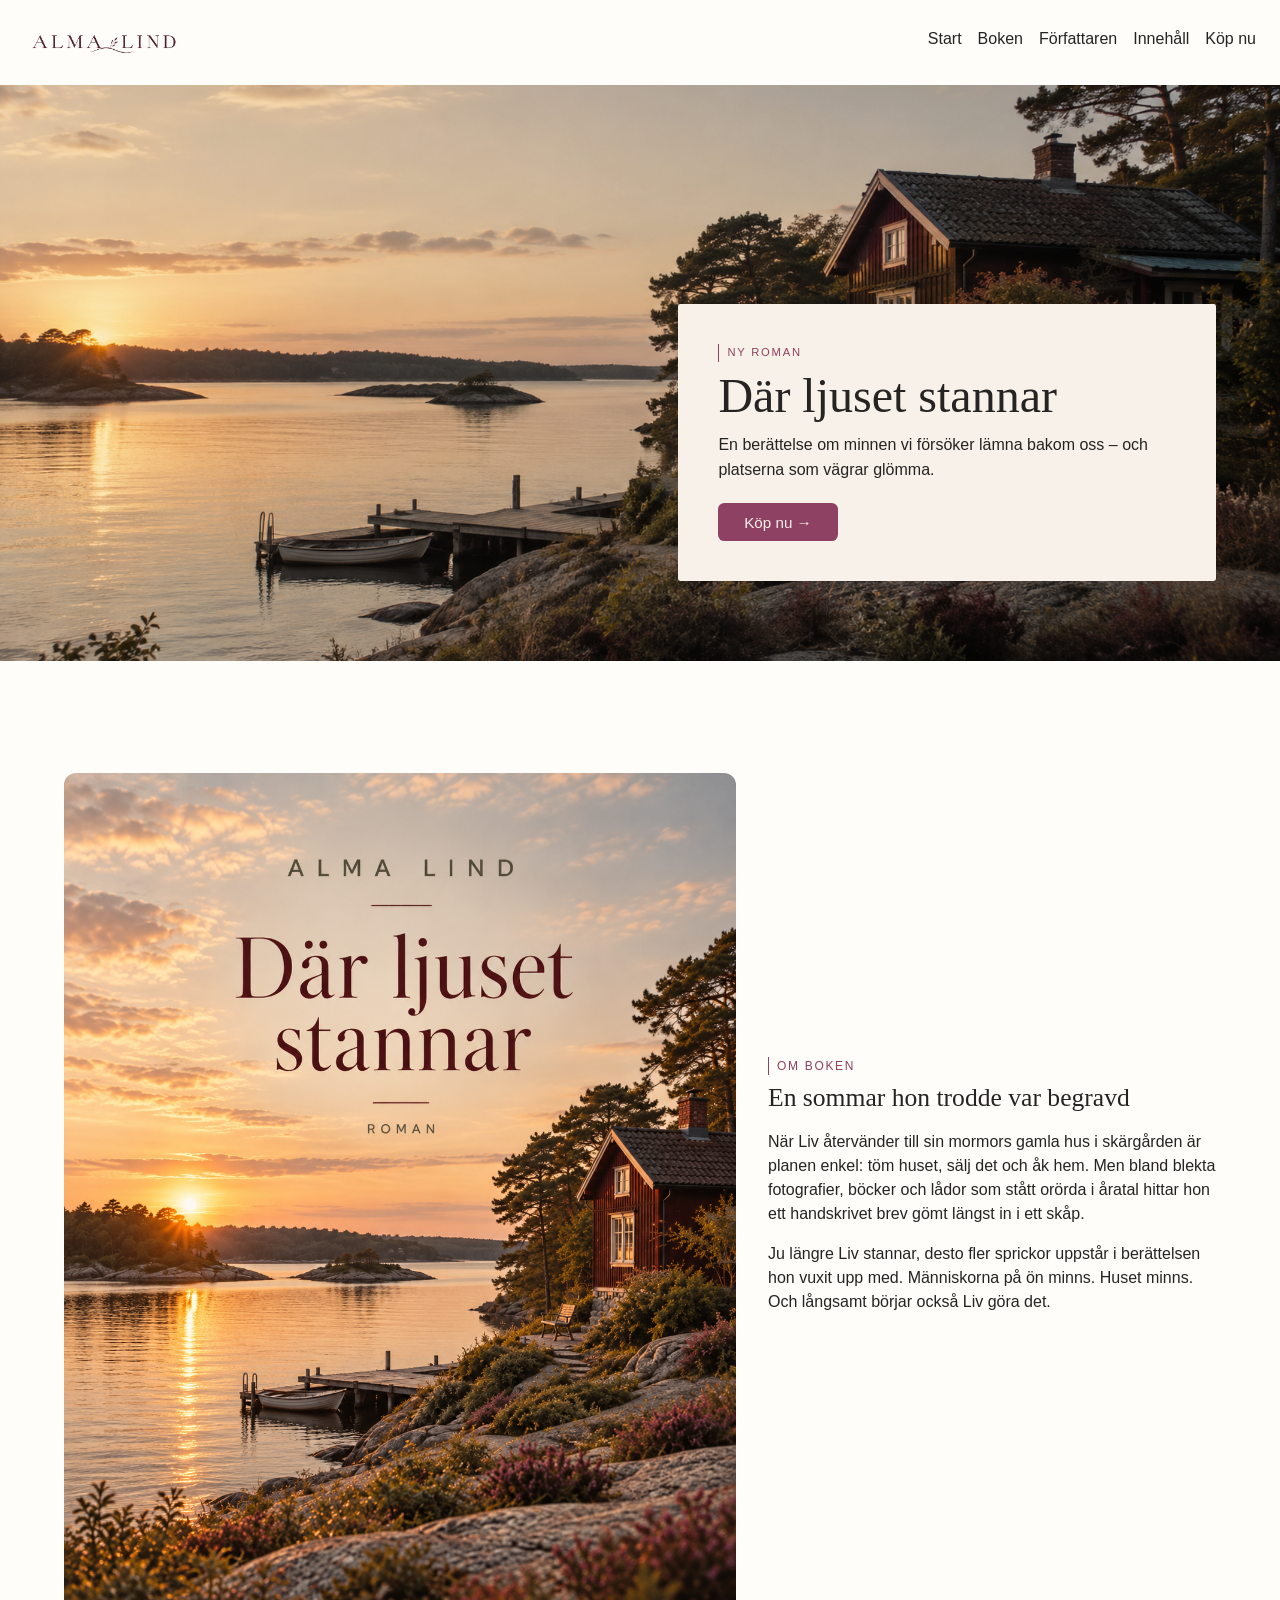
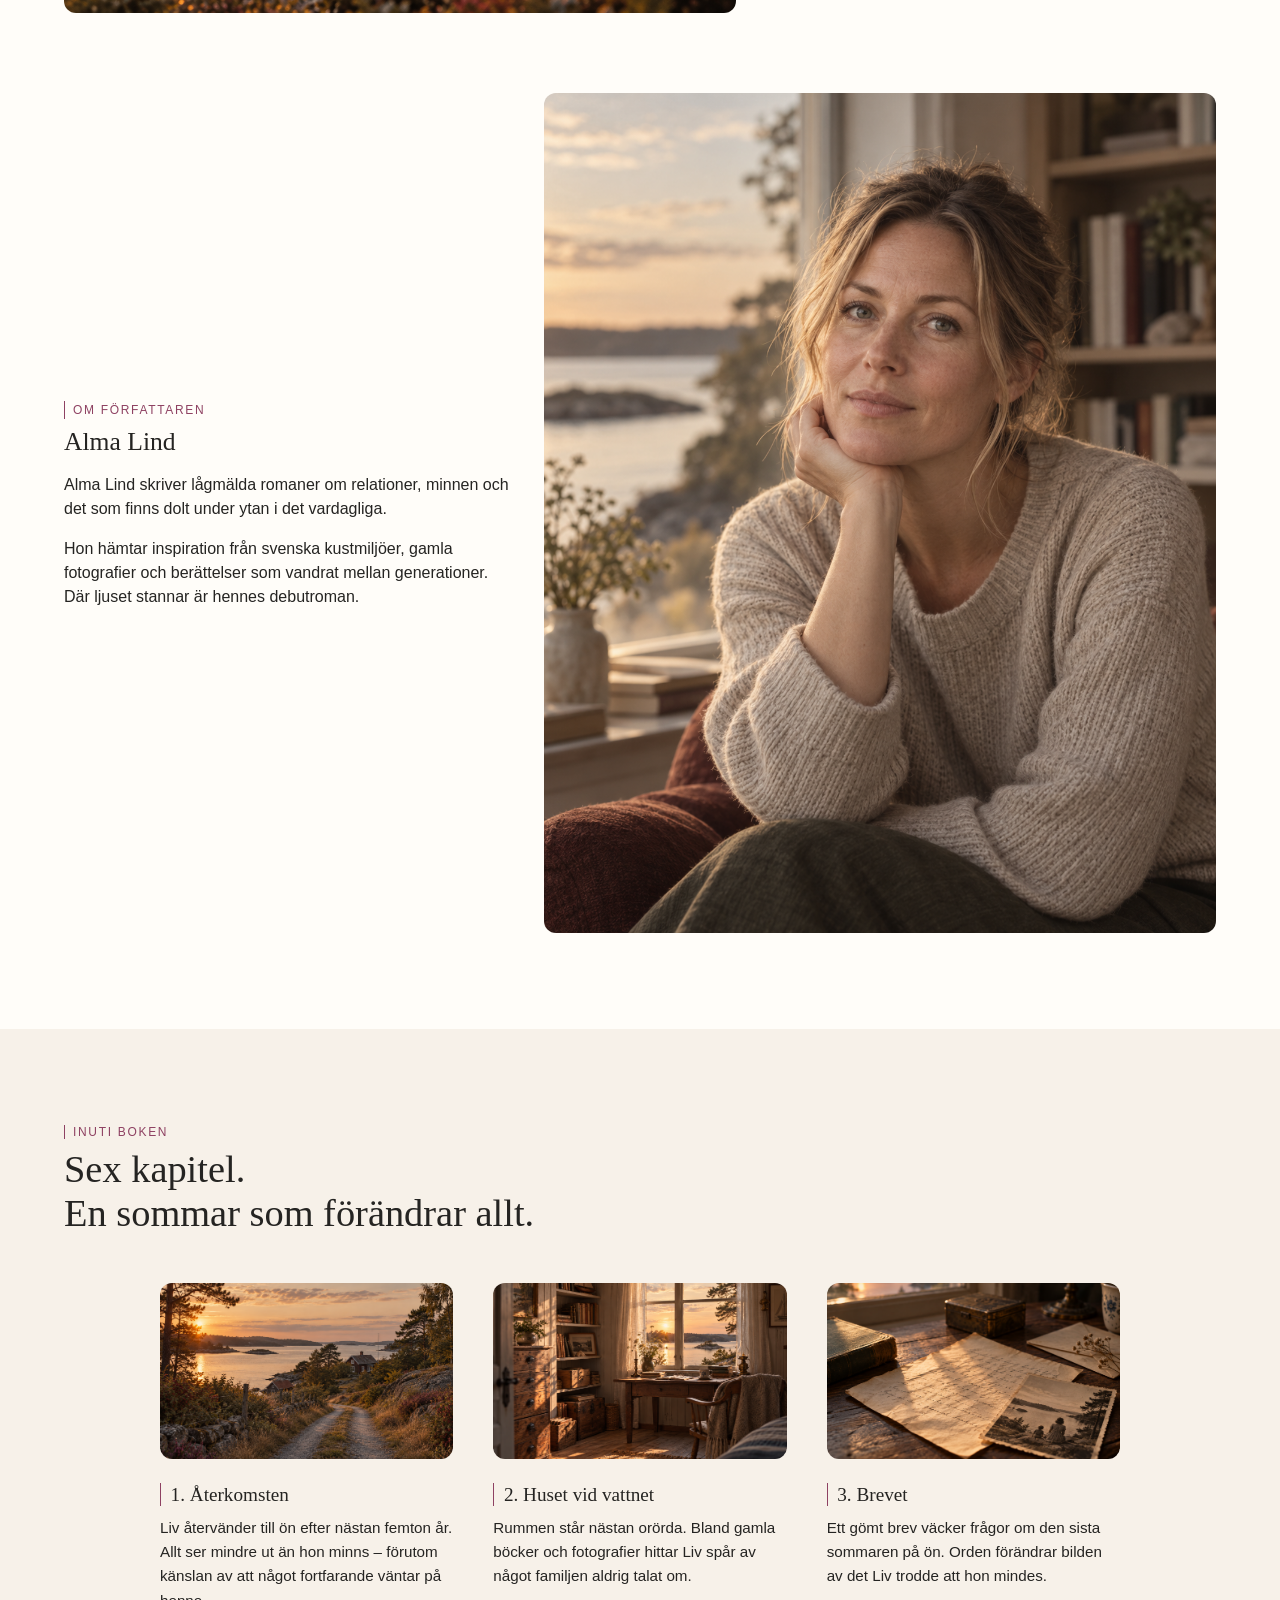
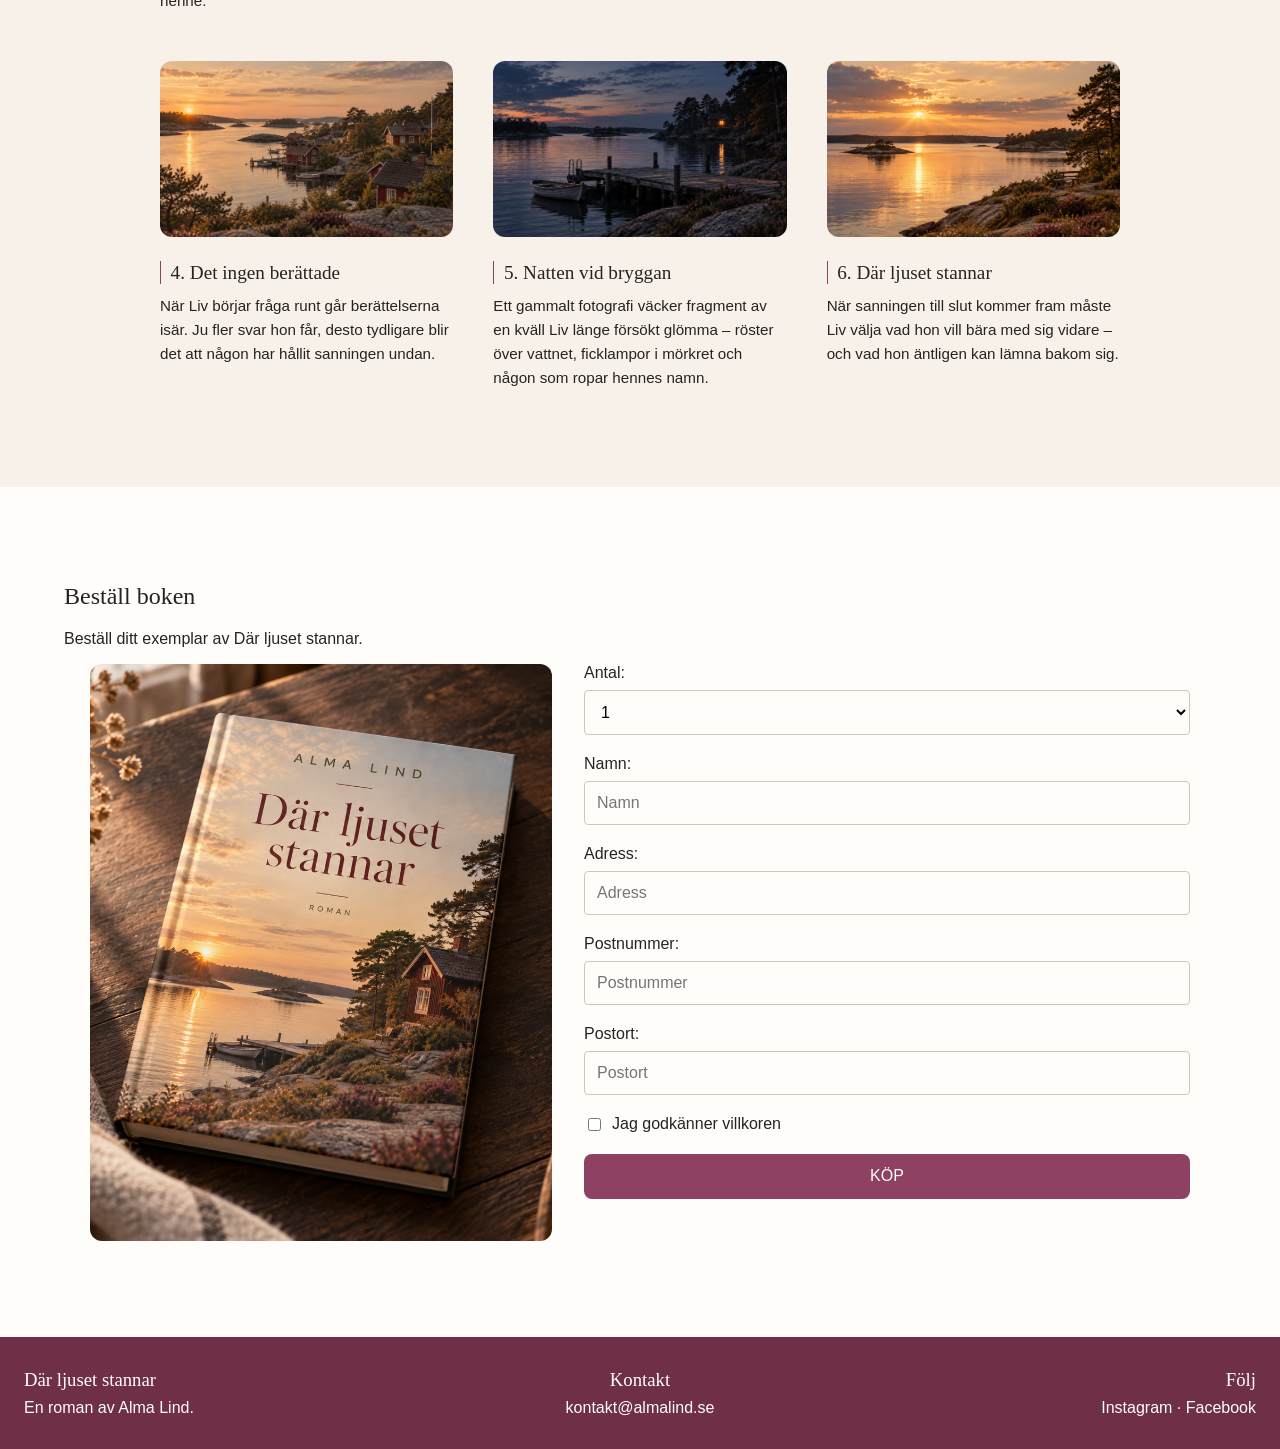
==== commit 7eb85ac4: "Förbättrade innehållssektion och responsiv layout" ====
--- a/index.html
+++ b/index.html
@@ -78,7 +78,8 @@
         </section>
 
         <section class="content" id="content">
-            <h2>Inuti boken</h2>
+            <p class="section-label">INUTI BOKEN</p>
+            <h2>Sex kapitel. <br>  En sommar som förändrar allt.</h2>
 
             <div class="chapters">
             <div class="content-card">
--- a/css/style.css
+++ b/css/style.css
@@ -9,7 +9,7 @@
     --color-berry: #8E4162;
     --color-wine: #6F2F49;
     --color-black: #252422;
-    --color-cream: #F6F2EC;
+    --color-cream: #f7f1e9;
     --color-white: #FFFDF9;
     --color-sage: #7B8576;
 
@@ -84,7 +84,7 @@
 
 .hero {
     position: relative;
-    height: 20rem;
+    height: 30rem;
     overflow: hidden;
 }
 
@@ -94,21 +94,30 @@
     object-fit: cover;
     object-position: 70% center;
     display: block;
-
 }
 
 .hero-content {
     display: flex;
     flex-direction: column;
     position: absolute;
-    justify-content: center;
     align-items: flex-start;
-    right: 1rem;
+    left: 1.25rem;
+    right: auto;
     bottom: 1rem;
-    width: 75%;
-    padding: 2rem;
-    background-color: transparent;
-    color: var(--color-cream);    
+    padding: 1.25rem;
+    width: 74%;
+    background-color: var(--color-cream);
+    border-radius: 0.15rem; 
+}
+
+.hero-content .eyebrow {
+    font-family: var(--font-body);
+    color: var(--color-berry);
+    letter-spacing: 0.15em;
+    font-size: 0.7rem;
+    margin: 0 0 0.4rem 0;
+    border-left: 1px solid var(--color-berry);
+    padding-left: 0.5rem;
 }
 
 h1,
@@ -117,34 +126,35 @@
     font-family: var(--font-heading);
     font-weight: 400;
 }
-.hero-content h1,
+
+.hero-content h1 {
+    color: var(--color-black);
+    font-size: 2rem;
+    line-height: 1.05;
+    margin: 0 0 0.75rem 0;
+}
+
 .hero-content p {
+    font-family: var(--font-body);
+    color: var(--color-black);
+    margin: 0 0 1.25rem 0;
+    line-height: 1.45;
+}
+
+
+.cta-button {
+    display: inline-flex;
+    font-family: var(--font-body);
+    background-color: var(--color-berry);
     color: var(--color-cream);
-    text-shadow: 0 2px 6px rgba(37, 36, 34, 0.6);
-}
-
-.hero-content p,
-.eyebrow,
-.cta-button {
-    font-family: var(--font-body);
-}
-
-.section-label, .eyebrow {
-    letter-spacing: 0.15em;
-    font-size: 0.8rem;
-}
-
-.eyebrow {
-    color: var(--color-berry);
-}
-
-.cta-button {
-    font-family: var(--font-body);
-    background-color: var(--color-berry);
-    color: var(--color-white);
     text-decoration: none;
-    padding: 0.75em 1.5em;
-    display: inline-block;
+    padding: 0.7em 1.7em;
+    border-radius: 0.4rem;
+    align-items: center;
+    gap: 0.5rem;
+    font-size: 0.95rem;
+    font-weight: 500;
+    transition: background-color 0.2s ease, transform 0.2s ease;
 }
 
 .book-author {
@@ -167,7 +177,6 @@
     align-items: flex-start;
     padding: 0;
     gap: 2rem;
-    background-color: transparent;
 }
 
 
@@ -216,19 +225,20 @@
 .content {
     display: flex;
     flex-direction: column;
-    align-items: center;
-    padding: 4rem 1.5rem;
+    align-items: flex-start;
     background-color: var(--color-cream);
 }
 
 .content h2 {
-    margin: 0 0 2.5rem 0;
+    margin: 0 0 3rem 0;
+    font-size: 2rem;
+    line-height: 1.15;
 }
 
 .chapters {
     display: flex;
     flex-direction: column;
-    gap: 1.5rem;
+    gap: 3.5rem;
     width: 100%;
 }
 
@@ -236,37 +246,48 @@
     display: flex;
     flex-direction: column;
     width: 100%;
-    background-color: var(--color-white);
-    overflow: hidden;
+    gap: 0.5rem;
 }
 
 .content-image {
     width: 100%;
-    height: 12rem;
+    height: 11rem;
     object-fit: cover;
     display: block;
+    border-radius: 0.75rem;
 }
 
 .content-text {
-    display: flex;
-    flex-direction: column;
-    align-items: flex-start;
-    width: 100%;
-    padding: 1.25rem;
+    width: 100%;
+    padding: 1rem 0 0 0;
+}
+
+.content .section-label {
+    font-family: var(--font-body);
+    color: var(--color-berry);
+    letter-spacing: 0.14em;
+    font-size: 0.75rem;
+    margin: 0 0 0.5rem 0;
 }
 
 .content-text h3 {
-    margin: 0 0 0.75rem 0;
-    font-size: 1.1rem;
-    line-height: 1.3;
-
+    font-family: var(--font-heading);
+    color: var(--color-black);
+    font-size: 1.2rem;
+    font-weight: 400;
+    line-height: 1.2;
+
+    border-left: 1px solid var(--color-berry);
+    padding-left: 0.6rem;
+
+    margin: 0 0 0.6rem 0; 
 }
 
 .content-text p {
     margin: 0;
+    font-family: var(--font-body);
     line-height: 1.6;
     font-size: 0.95rem;
-
 }
 
 .purchase {
@@ -314,7 +335,7 @@
     font-family: var(--font-body);
     font-size: 1rem;
     border: 1px solid #CFC7BF;
-    background-color: white;
+    background-color: var(--color-white);
     border-radius: 0.25rem;
 }
 
@@ -328,7 +349,7 @@
     padding: 0.85rem 1.5rem;
     border: none;
     background-color: var(--color-berry);
-    color: white;
+    color: var(--color-white);    
     font-family: var(--font-body);
     font-size: 1rem;
     cursor: pointer;
@@ -342,7 +363,7 @@
     gap: 2rem;
     font-family: var(--font-body);
     background-color: var(--color-wine);
-    color: #FFFFFF;
+    color: var(--color-white);
 
 }
 
@@ -353,6 +374,7 @@
 .footer-block h3 {
     font-family: var(--font-heading);
 }
+
 .footer-block p {
     margin: 0;
 }
@@ -361,7 +383,10 @@
     .chapters {
         display: grid;
         grid-template-columns: 1fr 1fr;
-        gap: 2rem;
+        column-gap: 2.5rem;
+        row-gap: 3.5rem;
+        max-width: 48rem;
+        margin: 0 auto;
     }
 }
 
@@ -399,6 +424,30 @@
     nav a:hover {
         color: var(--color-berry);
     }
+    .hero {
+        height: 30rem;
+    }
+
+    .hero-content {
+        left: auto;
+        right: 2.5rem;
+        bottom: 2.5rem;
+        width: 48%;
+        padding: 2.25rem 2rem;
+    }
+
+    .hero-content h1 {
+        font-size: 2.4rem;
+    }
+
+    .hero-content .eyebrow {
+        font-size: 0.7rem;
+    }
+
+    .cta-button:hover {
+        background-color: var(--color-wine);
+        transform: translateY(-1px);
+    }
 
     .book-author,
     .content,
@@ -409,7 +458,6 @@
     .book-author {
         gap: 5rem;
         padding-top: 6rem;
-
     }
 
     .info-block {
@@ -436,6 +484,10 @@
     width: 55%;
     }
 
+    .content h2 {
+        font-size: 2.2rem;
+    }
+
     .purchase-content {
     flex-direction: row;
     gap: 1.5rem;
@@ -463,6 +515,33 @@
 }
 
 @media (min-width: 1024px) {
+    .hero {
+    height: 36rem;
+}
+
+.hero-content {
+    left: auto;
+    right: 4rem;
+    bottom: 5rem;
+
+    width: 42%;
+    padding: 2.5rem;
+}
+
+.hero-content .eyebrow {
+    font-size: 0.7rem;
+    letter-spacing: 0.16em;
+    margin: 0 0 0.6rem 0;
+}
+
+.hero-content h1 {
+    font-size: 3rem;
+}
+
+.hero-content p {
+    font-size: 1rem;
+    line-height: 1.55;
+}
     .book-author,
     .content,
     .purchase {
@@ -472,9 +551,15 @@
     .book-author {
         padding-top: 7rem;
     }
-
+    .content h2 {
+        font-size: 2.4rem;
+    }
     .chapters {
         grid-template-columns: 1fr 1fr 1fr;
+        max-width: 60rem;
+        row-gap: 3rem;
+        column-gap: 2.5rem;
+
     }
 
     .purchase-content {
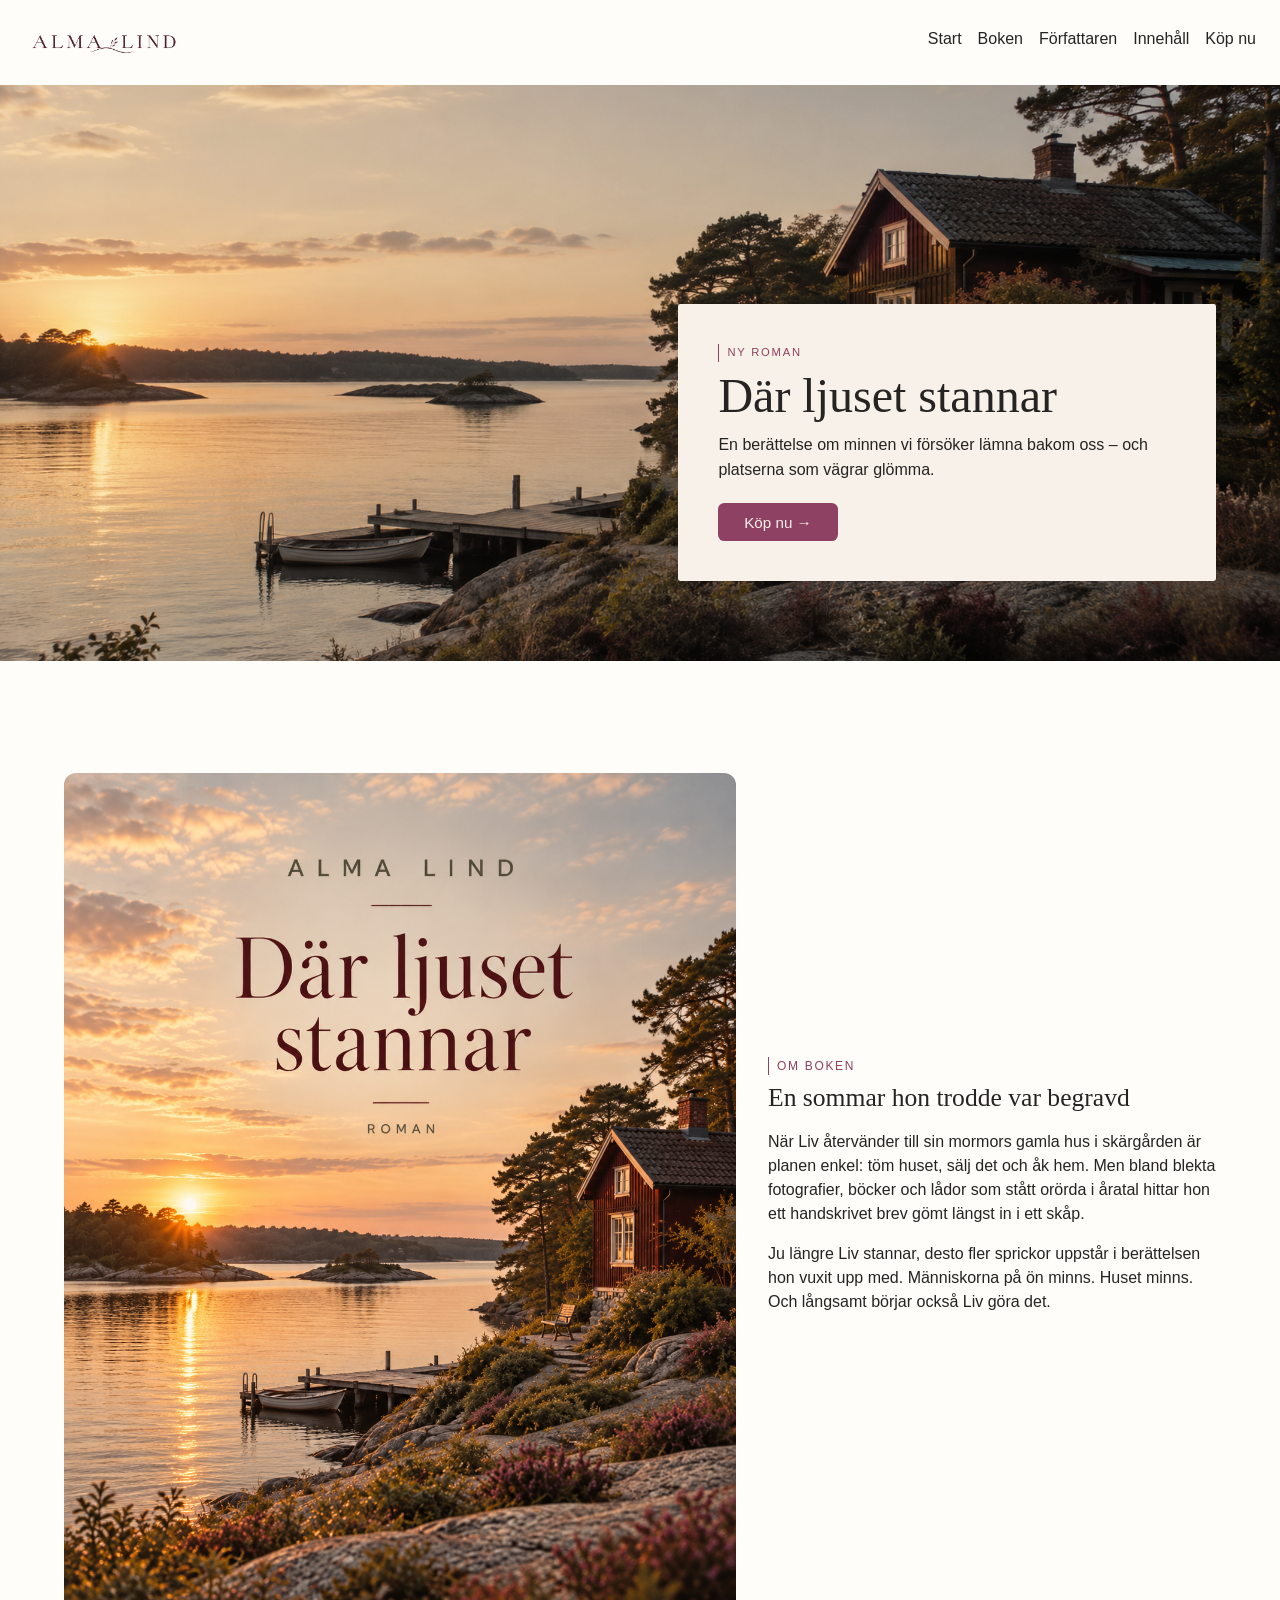
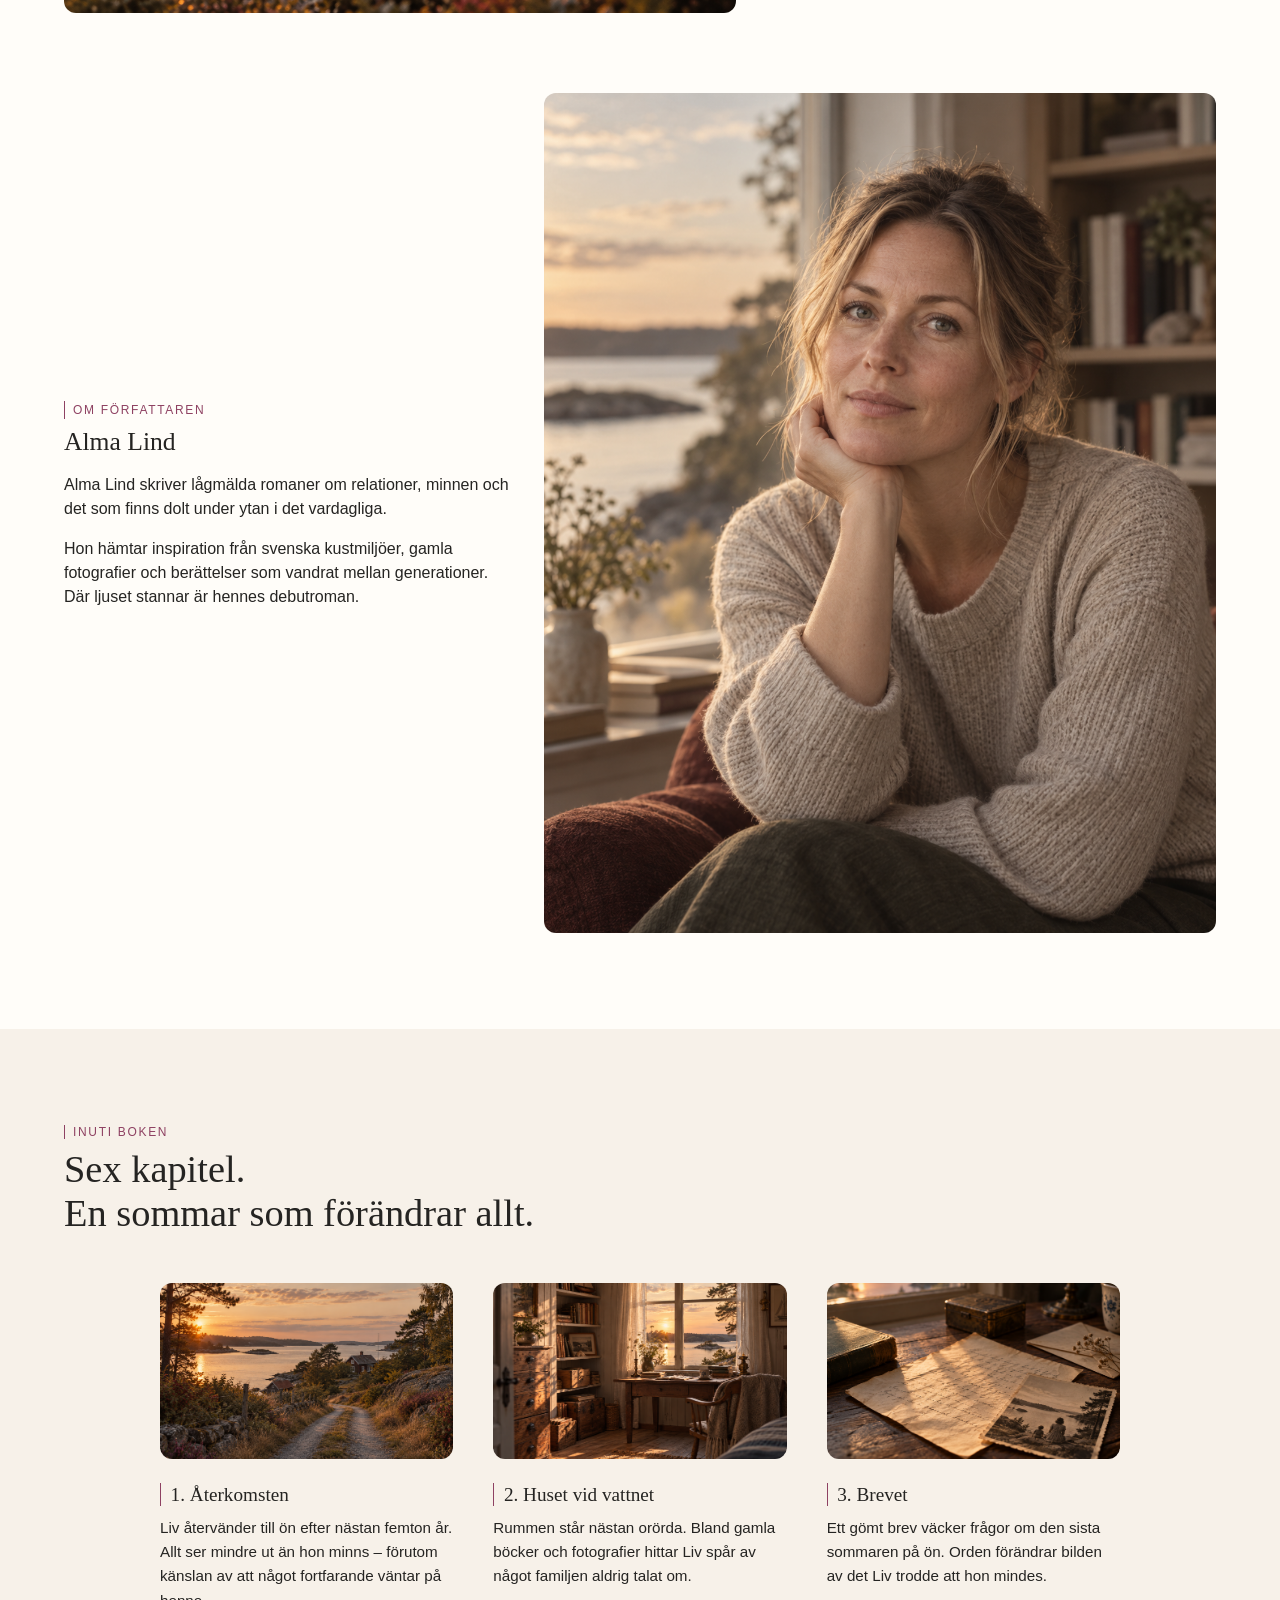
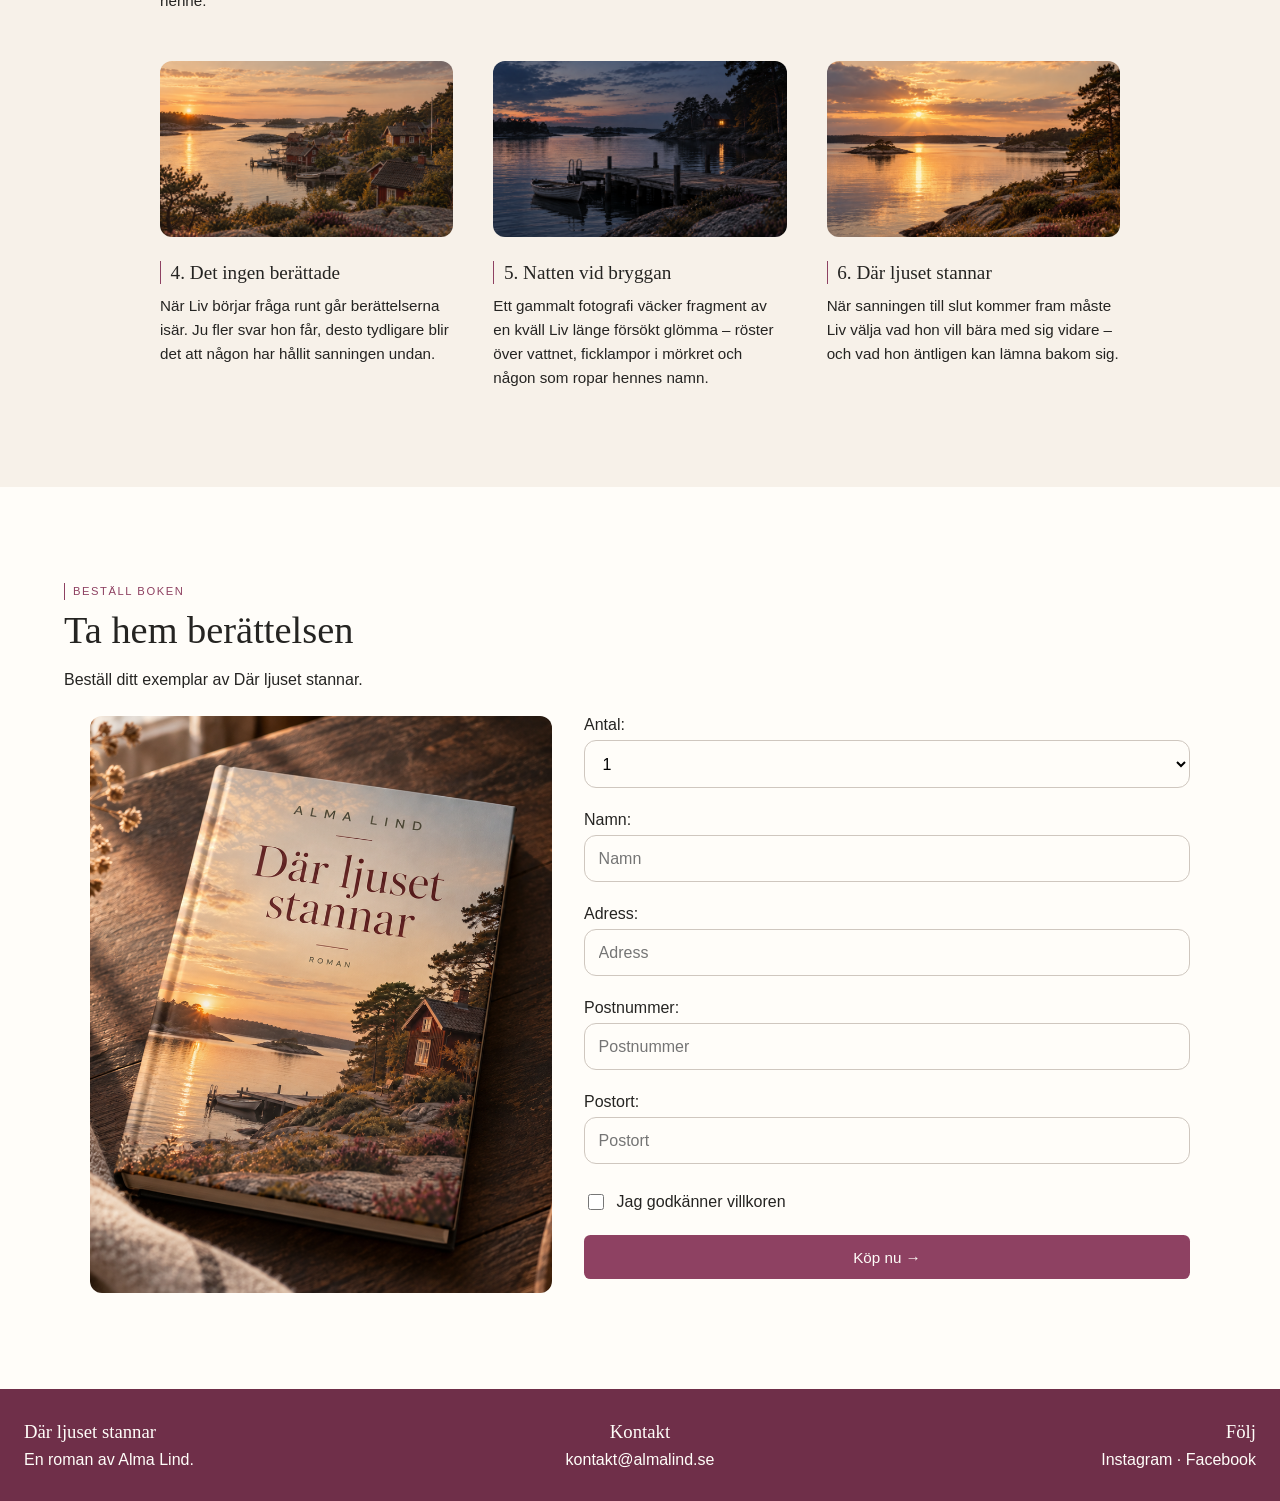
==== commit a1248030: "Förbättrat köpsektionen och gjort den mer responsiv" ====
--- a/index.html
+++ b/index.html
@@ -138,51 +138,52 @@
         </section>
 
         <section class="purchase" id="purchase">
-            <h2>Beställ boken</h2>
+            <p class="section-label">BESTÄLL BOKEN</p>
+            <h2>Ta hem berättelsen</h2>
             <p>Beställ ditt exemplar av Där ljuset stannar.</p>
-            <div class="purchase-content">
-                <img src="./images/buynow.png" alt="köp-nu">
-                <form>
+                <div class="purchase-content">
+                    <img src="./images/buynow.png" alt="köp-nu">
+                    <form>
+                        <div class="form-group">
+                        <label for="antal">Antal:</label>
+                        <select id="antal" name="antal">
+                            <option value="1">1</option>
+                            <option value="2">2</option>
+                            <option value="3">3</option>
+                            <option value="4">4</option>
+                            <option value="5">5</option>
+                        </select>
+                        </div>
+
+                        <div class="form-group">
+                            <label for="namn">Namn:</label>
+                            <input type="text" id="namn" name="namn" placeholder="Namn">
+                        </div>
+
                     <div class="form-group">
-                    <label for="antal">Antal:</label>
-                    <select id="antal" name="antal">
-                        <option value="1">1</option>
-                        <option value="2">2</option>
-                        <option value="3">3</option>
-                        <option value="4">4</option>
-                        <option value="5">5</option>
-                    </select>
+                        <label for="adress">Adress:</label>
+                        <input type="text" id="adress" name="adress" placeholder="Adress">
                     </div>
 
+                    <div class="form-group">    
+                        <label for="postnummer">Postnummer:</label>
+                        <input type="text" id="postnummer" name="postnummer" placeholder="Postnummer">
+                    </div>
+
                     <div class="form-group">
-                        <label for="namn">Namn:</label>
-                        <input type="text" id="namn" name="namn" placeholder="Namn">
+                        <label for="postort">Postort:</label>
+                        <input type="text" id="postort" name="postort" placeholder="Postort">
                     </div>
 
-                <div class="form-group">
-                    <label for="adress">Adress:</label>
-                    <input type="text" id="adress" name="adress" placeholder="Adress">
-                </div>
-
-                <div class="form-group">    
-                    <label for="postnummer">Postnummer:</label>
-                    <input type="text" id="postnummer" name="postnummer" placeholder="Postnummer">
-                </div>
-
-                <div class="form-group">
-                    <label for="postort">Postort:</label>
-                    <input type="text" id="postort" name="postort" placeholder="Postort">
-                </div>
-
-                    <div class="terms">
-                        <input type="checkbox" id="villkor" name="villkor" required>
-                        <label for="villkor">Jag godkänner villkoren</label>
-                    </div>
-                    
-                    <button type="submit">KÖP</button>
-
-                </form>
-            </div>
+                        <div class="terms">
+                            <input type="checkbox" id="villkor" name="villkor" required>
+                            <label for="villkor">Jag godkänner villkoren</label>
+                        </div>
+                        
+                        <button type="submit">Köp nu →</button>
+
+                    </form>
+                </div>
         </section>
     </main>
 
--- a/css/style.css
+++ b/css/style.css
@@ -11,8 +11,6 @@
     --color-black: #252422;
     --color-cream: #f7f1e9;
     --color-white: #FFFDF9;
-    --color-sage: #7B8576;
-
 }
 
 body {
@@ -295,9 +293,19 @@
     font-family: var(--font-body);
 }
 
+.purchase .section-label {
+    font-family: var(--font-body);
+    color: var(--color-berry);
+    letter-spacing: 0.14em;
+    font-size: 0.7rem;
+    margin: 0 0 0.5rem 0;
+}
+
 .purchase h2 {
-    margin-top: 0;
     font-family: var(--font-heading);
+    font-size: 1.8rem;
+    line-height: 1.15;
+    margin: 0 0 1rem 0;
 }
 
 
@@ -306,6 +314,11 @@
     display: flex;
     flex-direction: column;
     gap: 2rem;
+}
+
+.purchase > p {
+    margin: 0 0 1.5rem 0;
+    line-height: 1.5;
 }
 
 .purchase-content img {
@@ -319,30 +332,37 @@
 form {
     display: flex;
     flex-direction: column;
-    gap: 1.25rem;
+    gap: 1.4rem;
     font-family: var(--font-body);
 }
 
 .form-group {
     display: flex;
     flex-direction: column;
-    gap: 0.5rem;
+    gap: 0.4rem;
 }
 
 .form-group input,
 .form-group select {
-    padding: 0.75rem;
+    padding: 0.85rem;
     font-family: var(--font-body);
     font-size: 1rem;
     border: 1px solid #CFC7BF;
     background-color: var(--color-white);
-    border-radius: 0.25rem;
+    border-radius: 0.75rem;
 }
 
 .terms {
     display: flex;
     align-items: center;
-    gap: 0.5rem;
+    gap: 0.6rem;
+    margin-top: 0.25rem;
+}
+
+.terms input[type="checkbox"] {
+    width: 1rem;
+    height: 1rem;
+    accent-color: var(--color-berry);
 }
 
 form button {
@@ -351,9 +371,13 @@
     background-color: var(--color-berry);
     color: var(--color-white);    
     font-family: var(--font-body);
-    font-size: 1rem;
+    font-size: 0.95rem;
+    font-weight: 500;
+
     cursor: pointer;
-    border-radius: 0.5rem;
+    border-radius: 0.4rem;
+    transition: background-color 0.2s ease, transform 0.2s ease;
+
 }
 
 footer {
@@ -383,10 +407,25 @@
     .chapters {
         display: grid;
         grid-template-columns: 1fr 1fr;
-        column-gap: 2.5rem;
+        column-gap: 1.5rem;
         row-gap: 3.5rem;
         max-width: 48rem;
         margin: 0 auto;
+    }
+
+    .purchase-content {
+        flex-direction: row;
+        gap: 1.5rem;
+        align-items: center;
+    }
+
+    .purchase-content img {
+        width: 45%;
+        object-fit: cover;
+    }
+
+    .purchase-content form {
+        width: 55%;
     }
 }
 
@@ -477,30 +516,23 @@
     }
 
     .info-image {
-    width: 40%;
+        width: 40%;
     }
 
     .info-text {
-    width: 55%;
+        width: 55%;
     }
 
     .content h2 {
         font-size: 2.2rem;
     }
 
-    .purchase-content {
-    flex-direction: row;
-    gap: 1.5rem;
-    align-items: center;
-    }
-
-    .purchase-content img {
-    width: 45%;
-    object-fit: cover;
-    }
-
-    .purchase-content form {
-        width: 55%;
+    .purchase h2 {
+    font-size: 2.2rem;
+}
+    form button:hover {
+        background-color: var(--color-wine);
+        transform: translateY(-1px);
     }
 
     footer {
@@ -570,6 +602,9 @@
         margin: 0 auto;
     }
 
+    .purchase h2 {
+    font-size: 2.4rem;
+}
     .purchase-content img {
         width: 42%;
         height: auto;
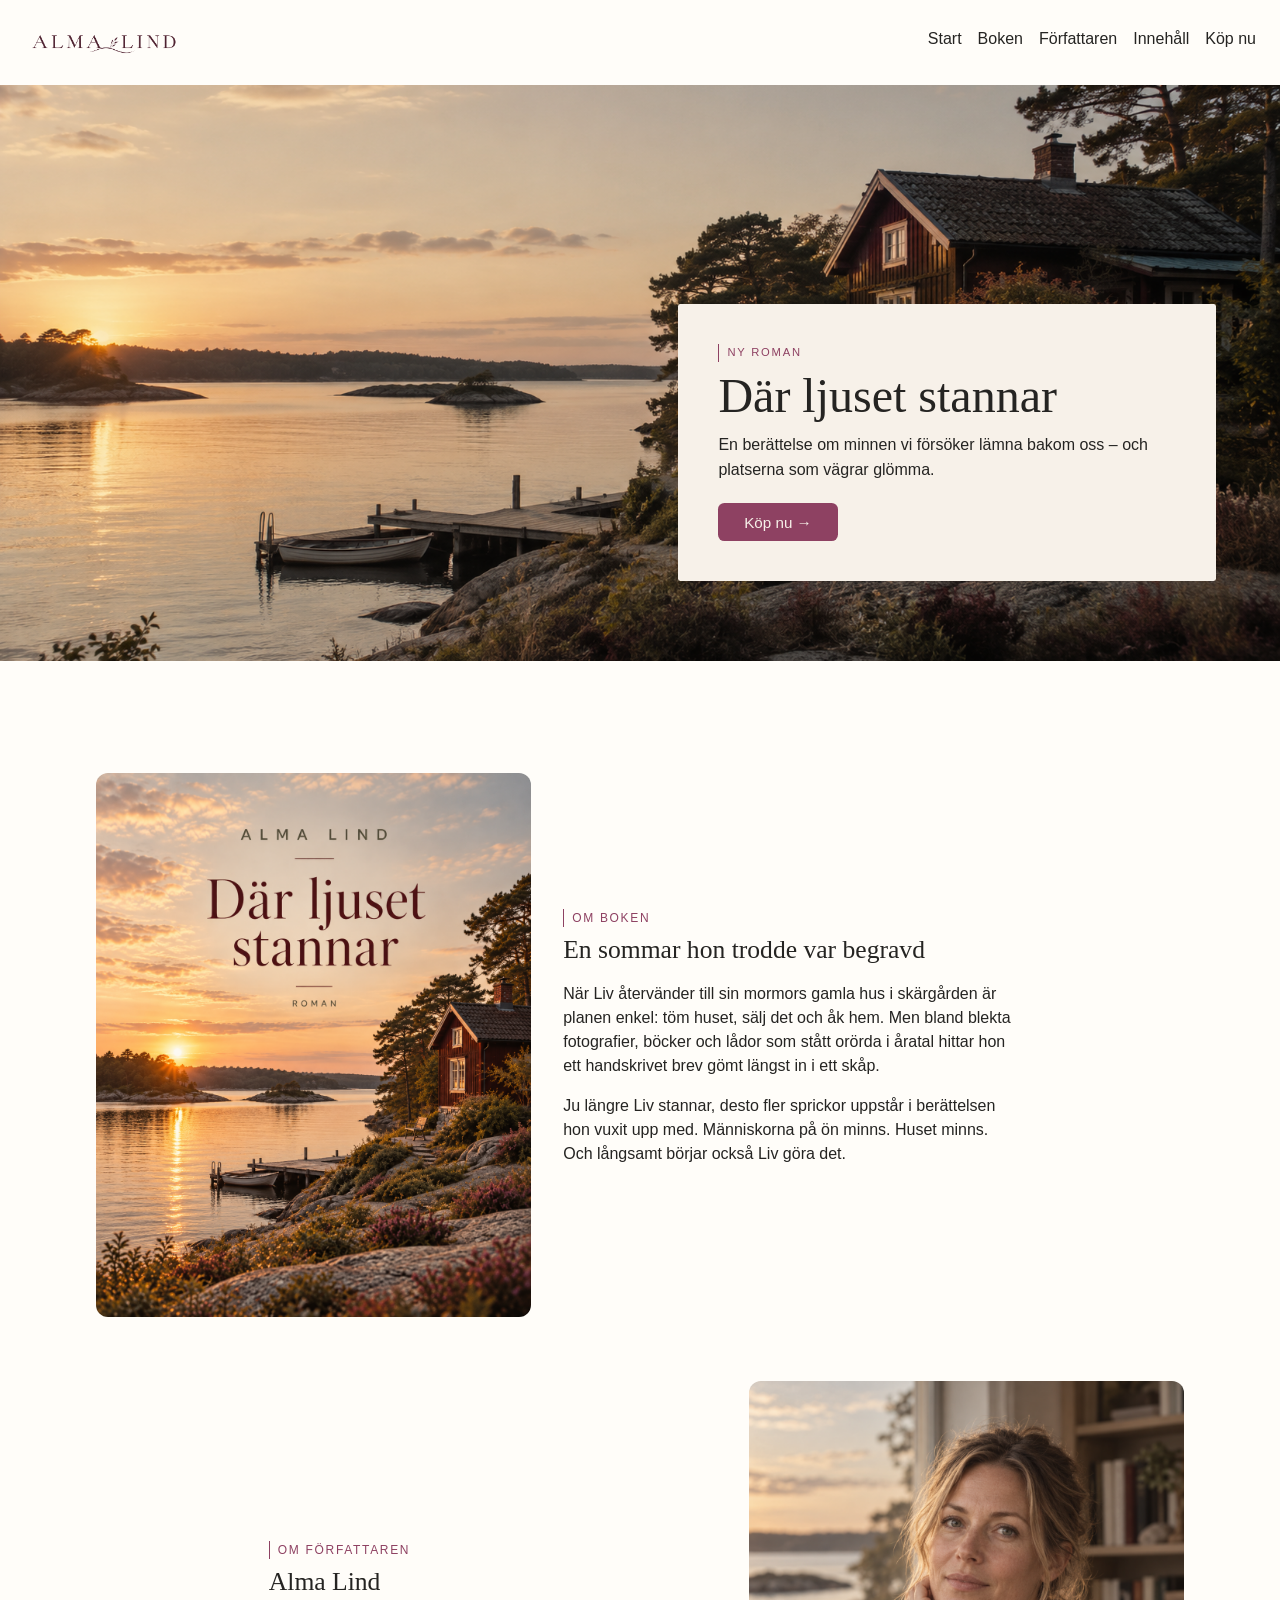
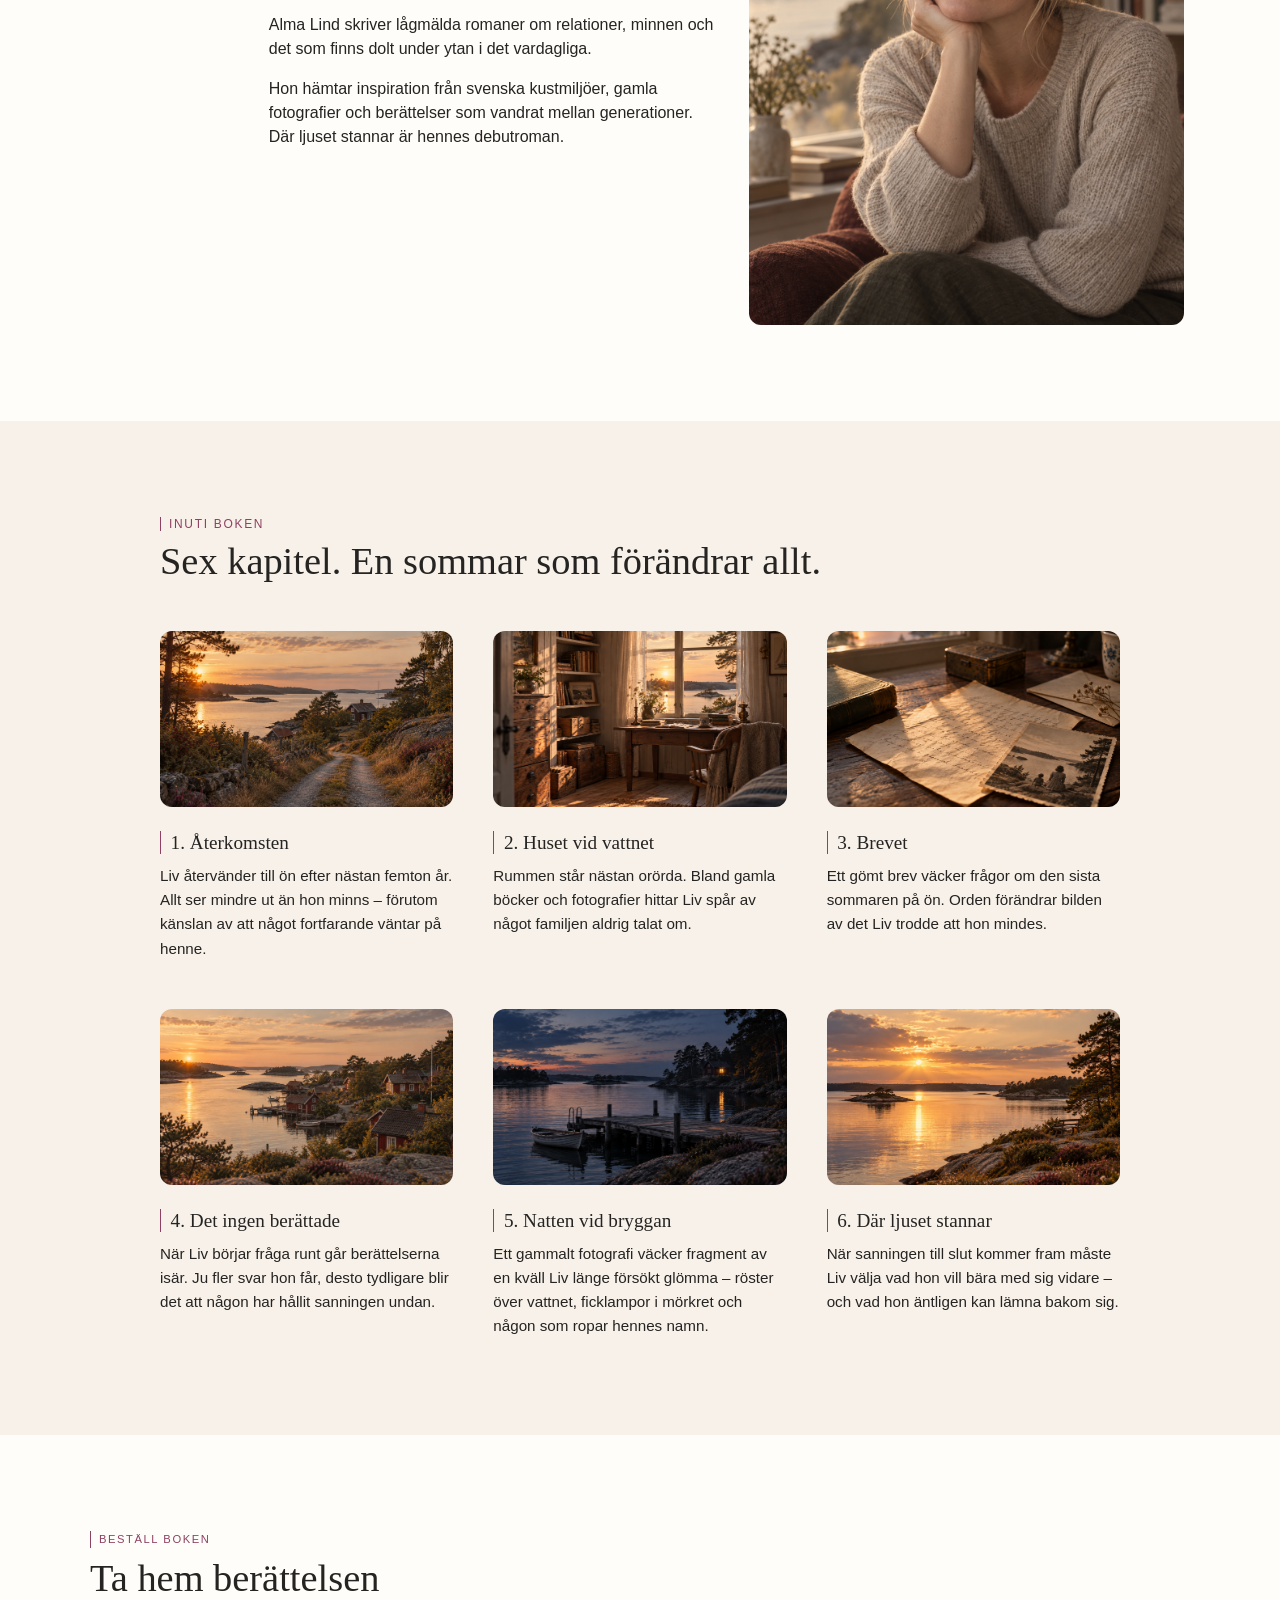
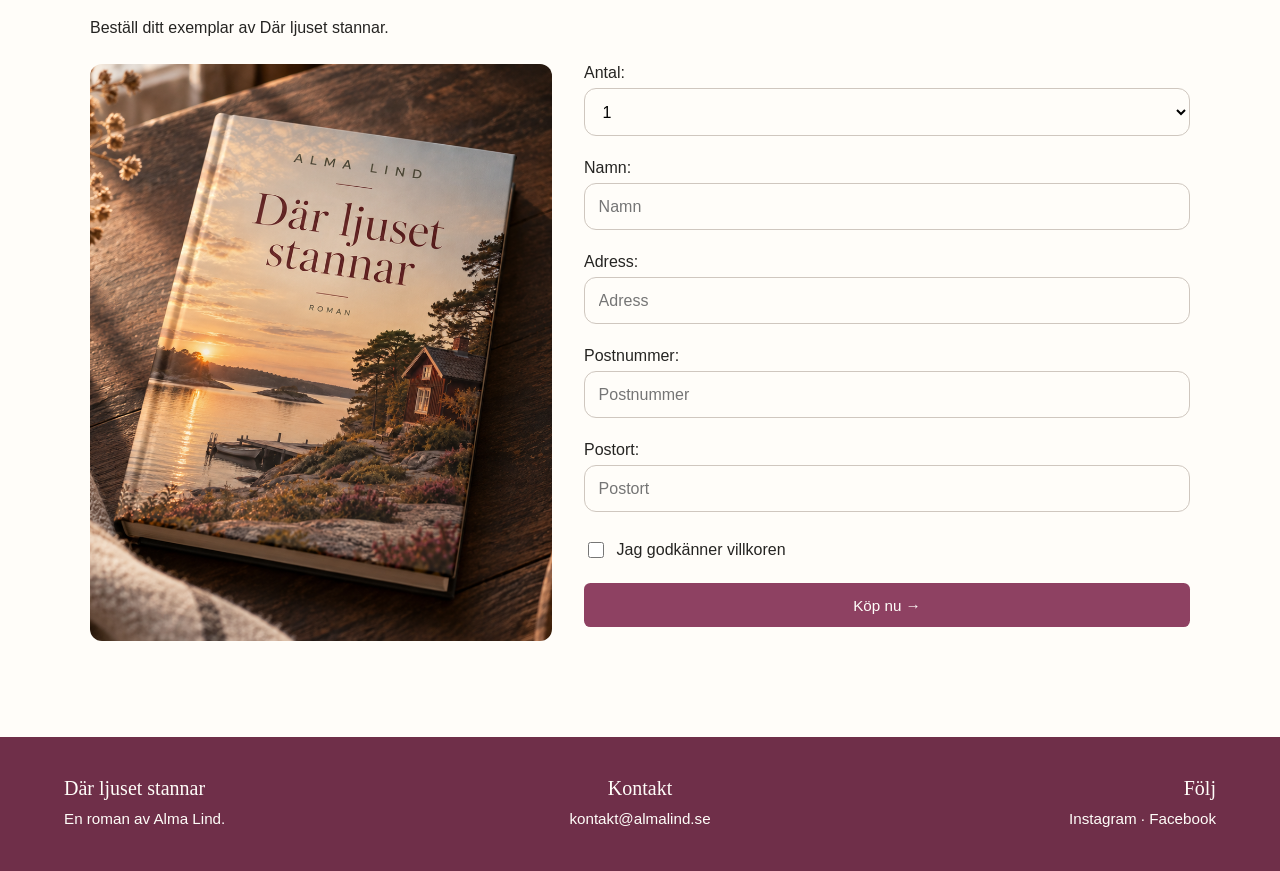
==== commit c3d763a6: "Slutkoll" ====
--- a/index.html
+++ b/index.html
@@ -11,26 +11,26 @@
 </head>
 
 <body>
-<header>
-    <img src="./images/logo.png" alt="Alma Lind" class="logo">
-
-    <input type="checkbox" id="menu-toggle">
-
-    <label for="menu-toggle" class="menu-button">☰</label>
-
-    <nav>
-        <ul>
-            <li><a href="#start">Start</a></li>
-            <li><a href="#book">Boken</a></li>
-            <li><a href="#author">Författaren</a></li>
-            <li><a href="#content">Innehåll</a></li>
-            <li><a href="#purchase">Köp nu</a></li>
-        </ul>
-    </nav>
-</header>
+    <header>
+        <img src="./images/logo.png" alt="Alma Lind" class="logo">
+
+        <input type="checkbox" id="menu-toggle">
+
+        <label for="menu-toggle" class="menu-button">☰</label>
+
+        <nav>
+            <ul>
+                <li><a href="#start">Start</a></li>
+                <li><a href="#book">Boken</a></li>
+                <li><a href="#author">Författaren</a></li>
+                <li><a href="#content">Innehåll</a></li>
+                <li><a href="#purchase">Köp nu</a></li>
+            </ul>
+        </nav>
+    </header>
     <main>
         <section class="hero" id="start">
-            <img src="./images/hero.png" alt="Hero" class="hero-image">
+            <img src="./images/hero.png" alt="Hus vid vattnet i skymning" class="hero-image">
 
             <div class="hero-content">
                 <p class="eyebrow"> NY ROMAN</p>
@@ -42,25 +42,25 @@
 
         <section class="book-author">
             <div class="info-block" id="book">
-                <img src="./images/book.png" alt="Bokomslag" class="info-image">
+                <img src="./images/book.png" alt="Där ljuset stannar" class="info-image">
 
                 <div class="info-text">
                     <p class="section-label">OM BOKEN</p>
-                        <h2>En sommar hon trodde var begravd</h2>
-                            <p>
-                            När Liv återvänder till sin mormors gamla hus i skärgården är planen enkel:
-                            töm huset, sälj det och åk hem. Men bland blekta fotografier, böcker och lådor
-                            som stått orörda i åratal hittar hon ett handskrivet brev gömt längst in i ett skåp.
-                        </p>
-                        <p>
-                            Ju längre Liv stannar, desto fler sprickor uppstår i berättelsen hon vuxit upp med.
-                            Människorna på ön minns. Huset minns. Och långsamt börjar också Liv göra det.
-                        </p>
+                    <h2>En sommar hon trodde var begravd</h2>
+                    <p>
+                        När Liv återvänder till sin mormors gamla hus i skärgården är planen enkel:
+                        töm huset, sälj det och åk hem. Men bland blekta fotografier, böcker och lådor
+                        som stått orörda i åratal hittar hon ett handskrivet brev gömt längst in i ett skåp.
+                    </p>
+                    <p>
+                        Ju längre Liv stannar, desto fler sprickor uppstår i berättelsen hon vuxit upp med.
+                        Människorna på ön minns. Huset minns. Och långsamt börjar också Liv göra det.
+                    </p>
                 </div>
             </div>
 
             <div class="info-block" id="author">
-                <img src="./images/author.png" alt="Bild på författaren" class="info-image">
+                <img src="./images/author.png" alt="Porträtt av författaren Alma Lind" class="info-image">
 
                 <div class="info-text">
                     <p class="section-label">OM FÖRFATTAREN</p>
@@ -79,61 +79,67 @@
 
         <section class="content" id="content">
             <p class="section-label">INUTI BOKEN</p>
-            <h2>Sex kapitel. <br>  En sommar som förändrar allt.</h2>
+            <h2>Sex kapitel. En sommar som förändrar allt.</h2>
 
             <div class="chapters">
-            <div class="content-card">
-                <img src="./images/chapter1-road.png" alt="Grusväg mot skärgården" class="content-image">
-                <div class="content-text">
-                    <h3>1. Återkomsten</h3>
-                    <p>Liv återvänder till ön efter nästan femton år. Allt ser mindre ut än hon minns – förutom känslan av att något fortfarande väntar på henne.</p>
-                </div>
-            </div>
-
-            <div class="content-card">
-                <img src="./images/chapter2-house.png" alt="Bild på huset vid vattnet" class="content-image">
-                <div class="content-text">
-                    <h3>2. Huset vid vattnet</h3>
-                    <p>Rummen står nästan orörda. Bland gamla böcker och fotografier hittar Liv spår av något familjen aldrig talat om.
-                    </p>
-                </div>
-            </div>
-
-            <div class="content-card">
-                <img src="./images/chapter3-letter.png" alt="Bild på ett brev" class="content-image">
-                <div class="content-text">
-                    <h3>3. Brevet</h3>
-                    <p>Ett gömt brev väcker frågor om den sista sommaren på ön. Orden förändrar bilden av det Liv trodde att hon mindes.
-                </p>
-                </div>
-            </div>
-
-            <div class="content-card">
-                <img src="./images/chapter4-village.png" alt="Bild över byn" class="content-image">
-                <div class="content-text">
-                    <h3>4. Det ingen berättade</h3>
-                    <p>När Liv börjar fråga runt går berättelserna isär. Ju fler svar hon får, desto tydligare blir det att någon har hållit sanningen undan.
-                    </p>
-                </div>
-            </div>
-
-            <div class="content-card">
-                <img src="./images/chapter5-night.png" alt="Bild på natten vid bryggan" class="content-image">
-                <div class="content-text">
-                    <h3>5. Natten vid bryggan</h3>
-                    <p>Ett gammalt fotografi väcker fragment av en kväll Liv länge försökt glömma – röster över vattnet, ficklampor i mörkret och någon som ropar hennes namn.
-                </p>
-                </div>
-            </div>
-
-            <div class="content-card">
-                <img src="./images/chapter6-water.png" alt="Bild i solnedgången" class="content-image">
-                <div class="content-text">
-                    <h3>6. Där ljuset stannar</h3>
-                    <p>När sanningen till slut kommer fram måste Liv välja vad hon vill bära med sig vidare – och vad hon äntligen kan lämna bakom sig.
-                </p>
-                </div>
-            </div>
+                <div class="content-card">
+                    <img src="./images/chapter1-road.png" alt="Grusväg mot skärgården" class="content-image">
+                    <div class="content-text">
+                        <h3>1. Återkomsten</h3>
+                        <p>Liv återvänder till ön efter nästan femton år. Allt ser mindre ut än hon minns – förutom
+                            känslan av att något fortfarande väntar på henne.</p>
+                    </div>
+                </div>
+
+                <div class="content-card">
+                    <img src="./images/chapter2-house.png" alt="Bild på huset vid vattnet" class="content-image">
+                    <div class="content-text">
+                        <h3>2. Huset vid vattnet</h3>
+                        <p>Rummen står nästan orörda. Bland gamla böcker och fotografier hittar Liv spår av något
+                            familjen aldrig talat om.
+                        </p>
+                    </div>
+                </div>
+
+                <div class="content-card">
+                    <img src="./images/chapter3-letter.png" alt="Bild på ett brev" class="content-image">
+                    <div class="content-text">
+                        <h3>3. Brevet</h3>
+                        <p>Ett gömt brev väcker frågor om den sista sommaren på ön. Orden förändrar bilden av det Liv
+                            trodde att hon mindes.
+                        </p>
+                    </div>
+                </div>
+
+                <div class="content-card">
+                    <img src="./images/chapter4-village.png" alt="Bild över byn" class="content-image">
+                    <div class="content-text">
+                        <h3>4. Det ingen berättade</h3>
+                        <p>När Liv börjar fråga runt går berättelserna isär. Ju fler svar hon får, desto tydligare blir
+                            det att någon har hållit sanningen undan.
+                        </p>
+                    </div>
+                </div>
+
+                <div class="content-card">
+                    <img src="./images/chapter5-night.png" alt="Bild på natten vid bryggan" class="content-image">
+                    <div class="content-text">
+                        <h3>5. Natten vid bryggan</h3>
+                        <p>Ett gammalt fotografi väcker fragment av en kväll Liv länge försökt glömma – röster över
+                            vattnet, ficklampor i mörkret och någon som ropar hennes namn.
+                        </p>
+                    </div>
+                </div>
+
+                <div class="content-card">
+                    <img src="./images/chapter6-water.png" alt="Bild i solnedgången" class="content-image">
+                    <div class="content-text">
+                        <h3>6. Där ljuset stannar</h3>
+                        <p>När sanningen till slut kommer fram måste Liv välja vad hon vill bära med sig vidare – och
+                            vad hon äntligen kan lämna bakom sig.
+                        </p>
+                    </div>
+                </div>
             </div>
         </section>
 
@@ -141,10 +147,10 @@
             <p class="section-label">BESTÄLL BOKEN</p>
             <h2>Ta hem berättelsen</h2>
             <p>Beställ ditt exemplar av Där ljuset stannar.</p>
-                <div class="purchase-content">
-                    <img src="./images/buynow.png" alt="köp-nu">
-                    <form>
-                        <div class="form-group">
+            <div class="purchase-content">
+                <img src="./images/buynow.png" alt="Boken Där ljuset stannar">
+                <form>
+                    <div class="form-group">
                         <label for="antal">Antal:</label>
                         <select id="antal" name="antal">
                             <option value="1">1</option>
@@ -153,37 +159,37 @@
                             <option value="4">4</option>
                             <option value="5">5</option>
                         </select>
-                        </div>
-
-                        <div class="form-group">
-                            <label for="namn">Namn:</label>
-                            <input type="text" id="namn" name="namn" placeholder="Namn">
-                        </div>
+                    </div>
+
+                    <div class="form-group">
+                        <label for="namn">Namn:</label>
+                        <input type="text" id="namn" name="namn" placeholder="Namn" required>
+                    </div>
 
                     <div class="form-group">
                         <label for="adress">Adress:</label>
-                        <input type="text" id="adress" name="adress" placeholder="Adress">
-                    </div>
-
-                    <div class="form-group">    
+                        <input type="text" id="adress" name="adress" placeholder="Adress" required>
+                    </div>
+
+                    <div class="form-group">
                         <label for="postnummer">Postnummer:</label>
-                        <input type="text" id="postnummer" name="postnummer" placeholder="Postnummer">
+                        <input type="text" id="postnummer" name="postnummer" placeholder="Postnummer" required>
                     </div>
 
                     <div class="form-group">
                         <label for="postort">Postort:</label>
-                        <input type="text" id="postort" name="postort" placeholder="Postort">
-                    </div>
-
-                        <div class="terms">
-                            <input type="checkbox" id="villkor" name="villkor" required>
-                            <label for="villkor">Jag godkänner villkoren</label>
-                        </div>
-                        
-                        <button type="submit">Köp nu →</button>
-
-                    </form>
-                </div>
+                        <input type="text" id="postort" name="postort" placeholder="Postort" required>
+                    </div>
+
+                    <div class="terms">
+                        <input type="checkbox" id="villkor" name="villkor" required>
+                        <label for="villkor">Jag godkänner villkoren</label>
+                    </div>
+
+                    <button type="submit">Köp nu →</button>
+
+                </form>
+            </div>
         </section>
     </main>
 
@@ -203,6 +209,6 @@
             <p>Instagram · Facebook</p>
         </div>
     </footer>
-    </body>
+</body>
 
 </html>
--- a/css/style.css
+++ b/css/style.css
@@ -10,11 +10,13 @@
     --color-wine: #6F2F49;
     --color-black: #252422;
     --color-cream: #f7f1e9;
+    --color-border: #CFC7BF;
     --color-white: #FFFDF9;
 }
 
 body {
     margin: 0;
+    font-family: var(--font-body);
     background-color: var(--color-cream);
     color: var(--color-black);
 }
@@ -48,7 +50,7 @@
 nav {
     display: none;
     width: 100%;
-    padding-bottom: 0.50rem;
+    padding-bottom: 0.5rem;
 }
 
 nav ul {
@@ -69,14 +71,13 @@
     display: block;
     padding: 0.5rem 0;
     font-size: 0.8rem;
-
 }
 
 nav a:active {
     color: var(--color-berry);
 }
 
-#menu-toggle:checked ~ nav {
+#menu-toggle:checked~nav {
     display: block;
 }
 
@@ -105,7 +106,7 @@
     padding: 1.25rem;
     width: 74%;
     background-color: var(--color-cream);
-    border-radius: 0.15rem; 
+    border-radius: 0.15rem;
 }
 
 .hero-content .eyebrow {
@@ -278,7 +279,7 @@
     border-left: 1px solid var(--color-berry);
     padding-left: 0.6rem;
 
-    margin: 0 0 0.6rem 0; 
+    margin: 0 0 0.6rem 0;
 }
 
 .content-text p {
@@ -316,12 +317,13 @@
     gap: 2rem;
 }
 
-.purchase > p {
+.purchase>p {
     margin: 0 0 1.5rem 0;
     line-height: 1.5;
 }
 
 .purchase-content img {
+    width: 100%;
     max-width: 100%;
     aspect-ratio: 4 / 5;
     object-fit: cover;
@@ -347,7 +349,7 @@
     padding: 0.85rem;
     font-family: var(--font-body);
     font-size: 1rem;
-    border: 1px solid #CFC7BF;
+    border: 1px solid var(--color-border);
     background-color: var(--color-white);
     border-radius: 0.75rem;
 }
@@ -369,7 +371,7 @@
     padding: 0.85rem 1.5rem;
     border: none;
     background-color: var(--color-berry);
-    color: var(--color-white);    
+    color: var(--color-white);
     font-family: var(--font-body);
     font-size: 0.95rem;
     font-weight: 500;
@@ -384,11 +386,10 @@
     display: flex;
     flex-direction: column;
     padding: 3rem 1.5rem;
-    gap: 2rem;
+    gap: 2.5rem;
     font-family: var(--font-body);
     background-color: var(--color-wine);
     color: var(--color-white);
-
 }
 
 .footer-block {
@@ -397,10 +398,15 @@
 
 .footer-block h3 {
     font-family: var(--font-heading);
+    font-size: 1.25rem;
+    font-weight: 400;
+    margin: 0 0 0.5rem 0;
 }
 
 .footer-block p {
     margin: 0;
+    font-size: 0.95rem;
+    line-height: 1.5;
 }
 
 @media (min-width: 600px) {
@@ -425,11 +431,12 @@
     }
 
     .purchase-content form {
-        width: 55%;
+        flex: 1;
     }
 }
 
 @media (min-width: 768px) {
+
     header {
         flex-wrap: nowrap;
         align-items: center;
@@ -463,6 +470,7 @@
     nav a:hover {
         color: var(--color-berry);
     }
+
     .hero {
         height: 30rem;
     }
@@ -502,19 +510,12 @@
     .info-block {
         flex-direction: row;
         align-items: center;
-
     }
 
     .info-block:nth-child(2) {
         flex-direction: row-reverse;
     }
 
-    .info-text,
-    .info-image {
-        width: auto;
-        flex: 1;
-    }
-
     .info-image {
         width: 40%;
     }
@@ -528,52 +529,63 @@
     }
 
     .purchase h2 {
-    font-size: 2.2rem;
-}
+        font-size: 2.2rem;
+    }
+
     form button:hover {
         background-color: var(--color-wine);
         transform: translateY(-1px);
     }
 
     footer {
-        flex-direction: row; 
+        flex-direction: row;
         justify-content: space-between;
         gap: 2rem;
-    }
-
-        .footer-block {
+        padding: 2.5rem 3rem;
+    }
+
+    .footer-block {
         width: 30%;
+    }
+
+    .footer-block:nth-child(2) {
+        text-align: center;
+    }
+
+    .footer-block:nth-child(3) {
+        text-align: right;
     }
 }
 
 @media (min-width: 1024px) {
     .hero {
-    height: 36rem;
-}
-
-.hero-content {
-    left: auto;
-    right: 4rem;
-    bottom: 5rem;
-
-    width: 42%;
-    padding: 2.5rem;
-}
-
-.hero-content .eyebrow {
-    font-size: 0.7rem;
-    letter-spacing: 0.16em;
-    margin: 0 0 0.6rem 0;
-}
-
-.hero-content h1 {
-    font-size: 3rem;
-}
-
-.hero-content p {
-    font-size: 1rem;
-    line-height: 1.55;
-}
+        height: 36rem;
+    }
+
+    .hero-content {
+        left: auto;
+        right: 4rem;
+        bottom: 5rem;
+
+        width: 42%;
+        padding: 2.5rem;
+    }
+
+    .hero-content .eyebrow {
+        font-size: 0.7rem;
+        letter-spacing: 0.16em;
+        margin: 0 0 0.6rem 0;
+    }
+
+    .hero-content h1 {
+        font-size: 3rem;
+    }
+
+    .hero-content p {
+        font-size: 1rem;
+        line-height: 1.55;
+    }
+
     .book-author,
     .content,
     .purchase {
@@ -582,10 +594,28 @@
 
     .book-author {
         padding-top: 7rem;
-    }
+        gap: 4rem;
+
+    }
+
+    .info-block {
+        max-width: 68rem;
+        margin: 0 auto;
+    }
+
+    .content .section-label {
+        width: 100%;
+        max-width: 60rem;
+        margin: 0 auto 0.5rem auto;
+    }
+
     .content h2 {
         font-size: 2.4rem;
-    }
+        width: 100%;
+        max-width: 60rem;
+        margin: 0 auto 3rem auto;
+    }
+
     .chapters {
         grid-template-columns: 1fr 1fr 1fr;
         max-width: 60rem;
@@ -595,16 +625,33 @@
     }
 
     .purchase-content {
-        flex-direction: row;    
+        flex-direction: row;
         gap: 2rem;
         align-items: stretch;
         max-width: 1100px;
         margin: 0 auto;
     }
 
+    .purchase .section-label {
+        width: 100%;
+        max-width: 1100px;
+        margin: 0 auto 0.5rem auto;
+    }
+
     .purchase h2 {
-    font-size: 2.4rem;
-}
+        font-size: 2.4rem;
+        width: 100%;
+        max-width: 1100px;
+        margin: 0 auto 1rem auto;
+    }
+
+    .purchase>p {
+        width: 100%;
+        max-width: 1100px;
+        margin: 0 auto 1.5rem auto;
+
+    }
+
     .purchase-content img {
         width: 42%;
         height: auto;
@@ -612,19 +659,20 @@
     }
 
     .purchase-content form {
-        width: 58%;
+        flex: 1;
     }
 
     footer {
         flex-direction: row;
         justify-content: space-between;
         gap: 2rem;
-        padding: 2rem 1.5rem;
+        padding: 2.5rem 4rem;
     }
 
     .footer-block {
         width: 30%;
     }
+
     .footer-block h3 {
         margin-top: 0;
         margin-bottom: 0.5rem;
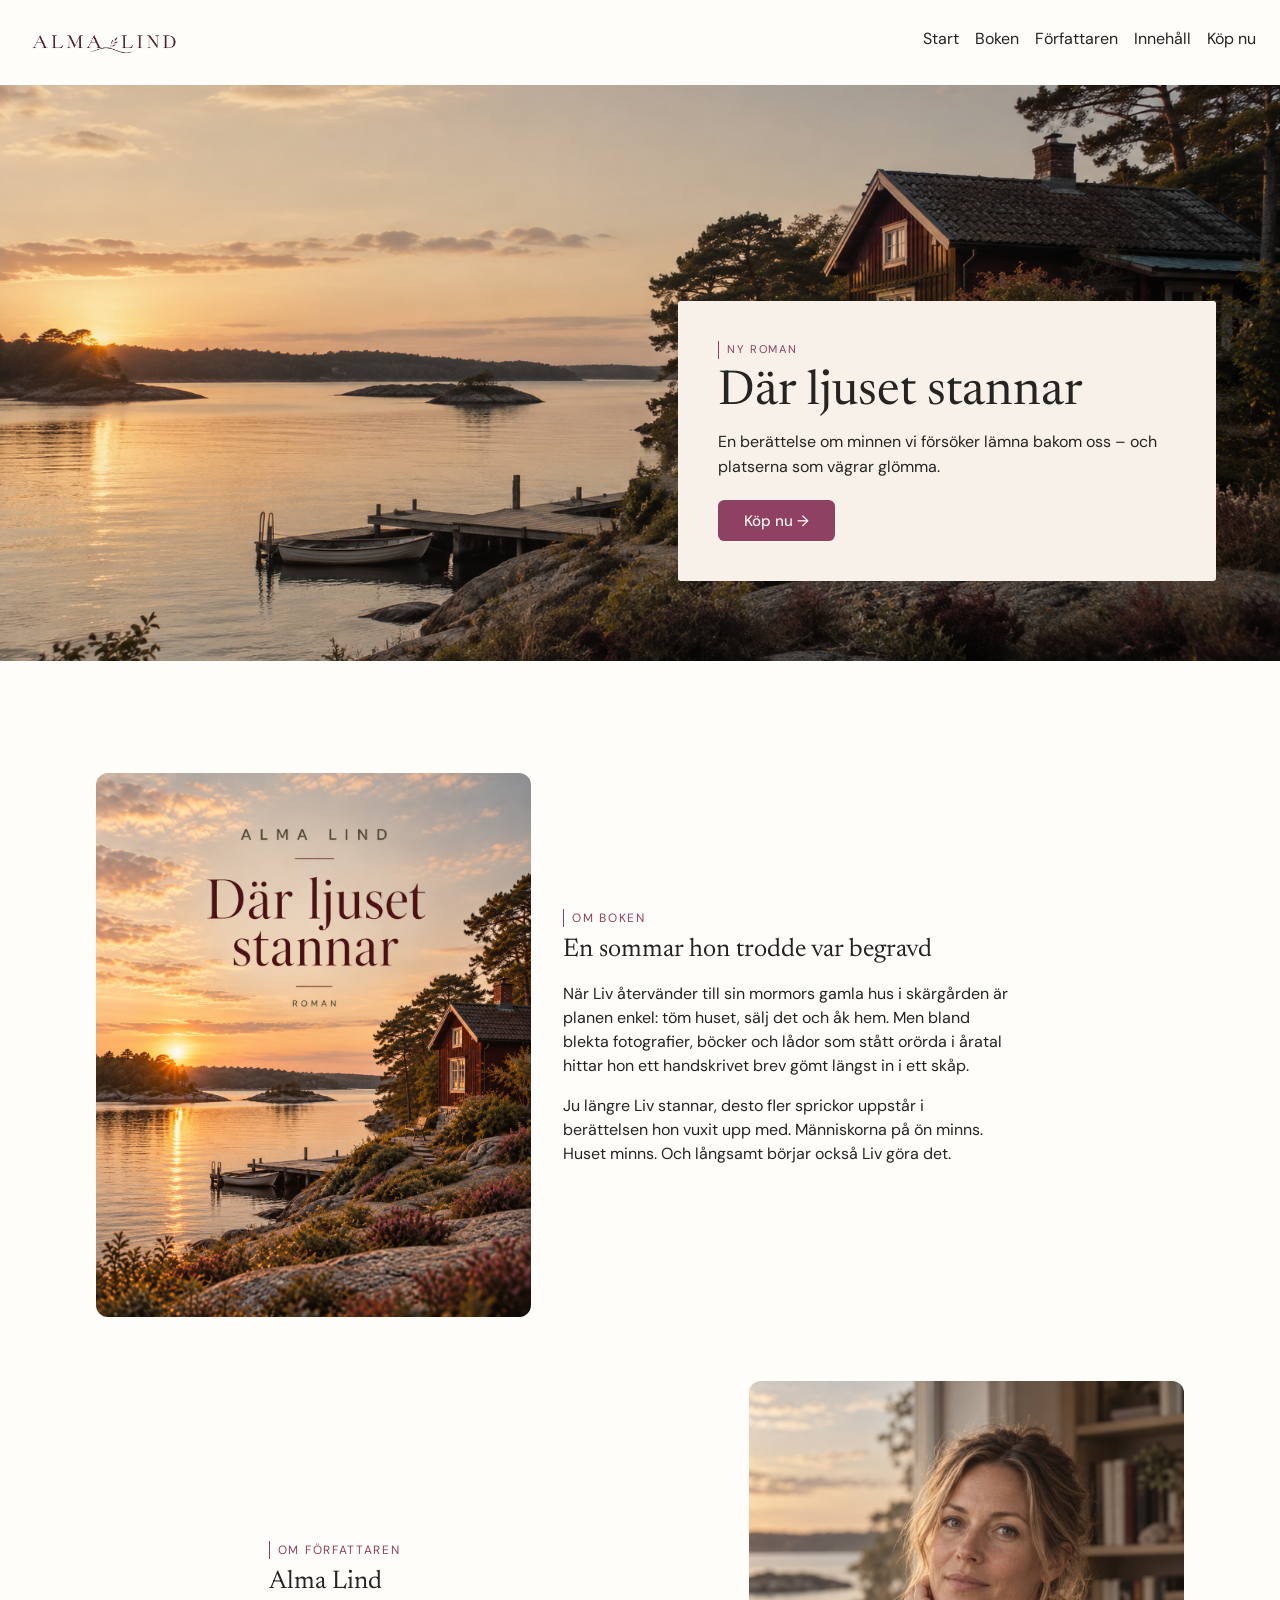
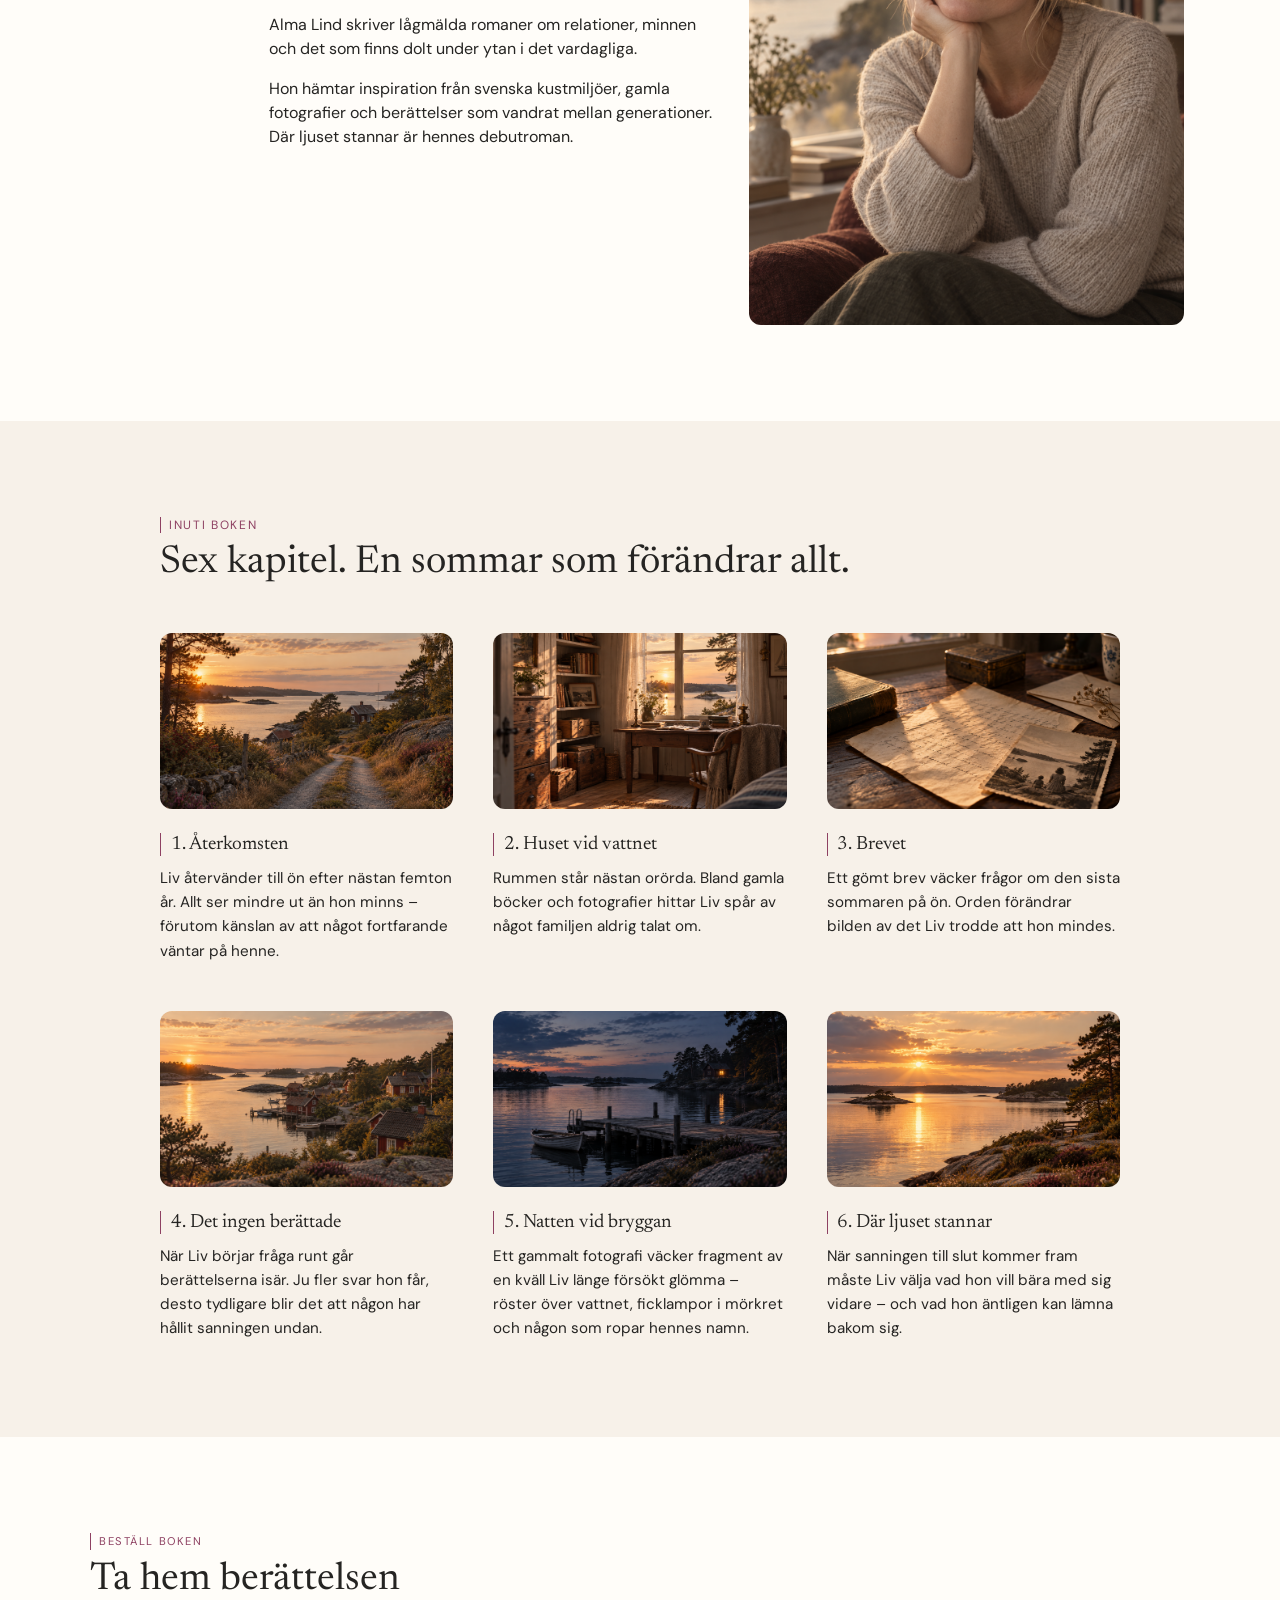
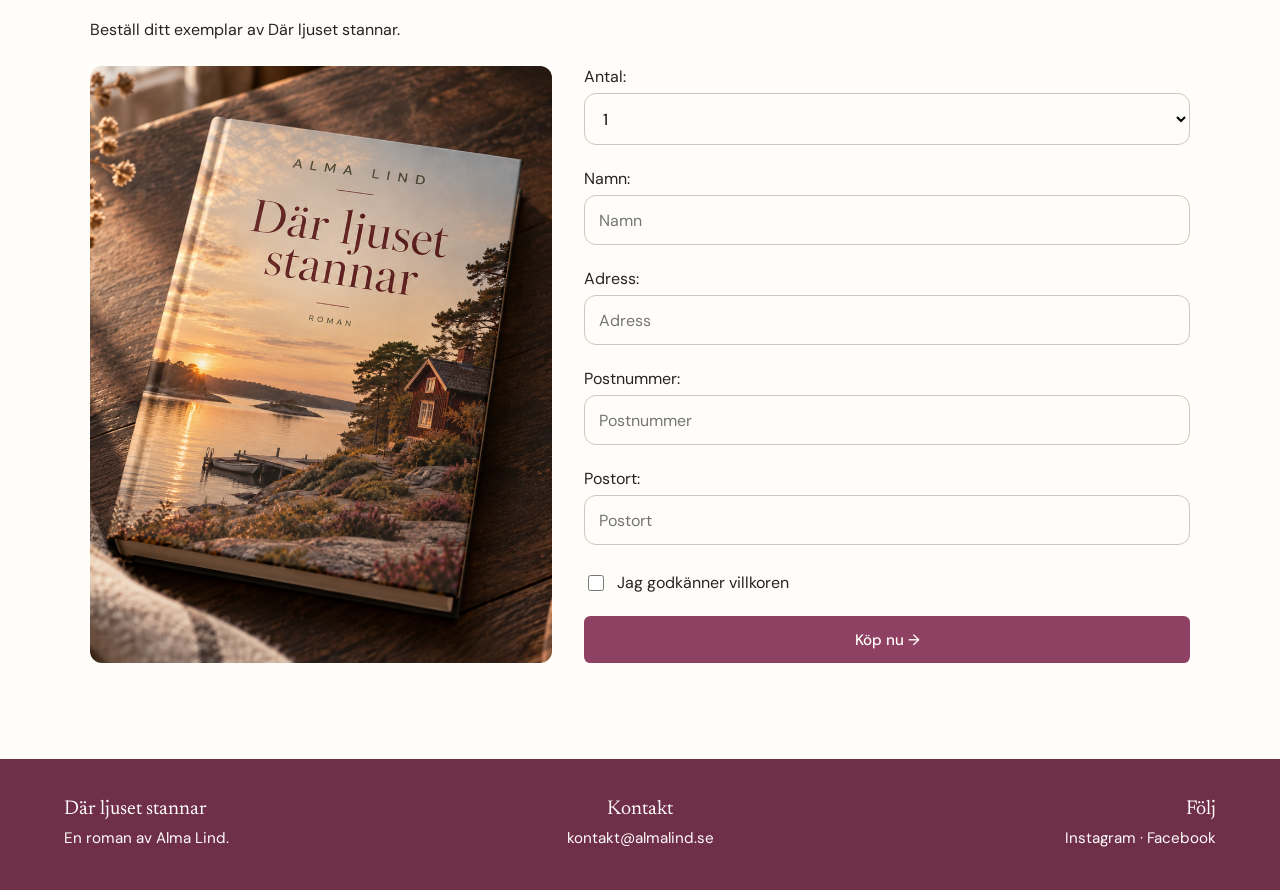
==== commit 5d4506fc: "Laggt till typsnitt och gjort en sista validering" ====
--- a/index.html
+++ b/index.html
@@ -6,8 +6,13 @@
 <head>
     <meta charset="UTF-8">
     <meta name="viewport" content="width=device-width, initial-scale=1.0">
+    <link rel="preconnect" href="https://fonts.googleapis.com">
+    <link rel="preconnect" href="https://fonts.gstatic.com" crossorigin>
+    <link
+        href="https://fonts.googleapis.com/css2?family=DM+Sans:wght@400;500&family=Newsreader:opsz,wght@6..72,400&display=swap"
+        rel="stylesheet">
     <link rel="stylesheet" href="./css/style.css">
-    <title>Boksidan</title>
+    <title>Alma Lind</title>
 </head>
 
 <body>
